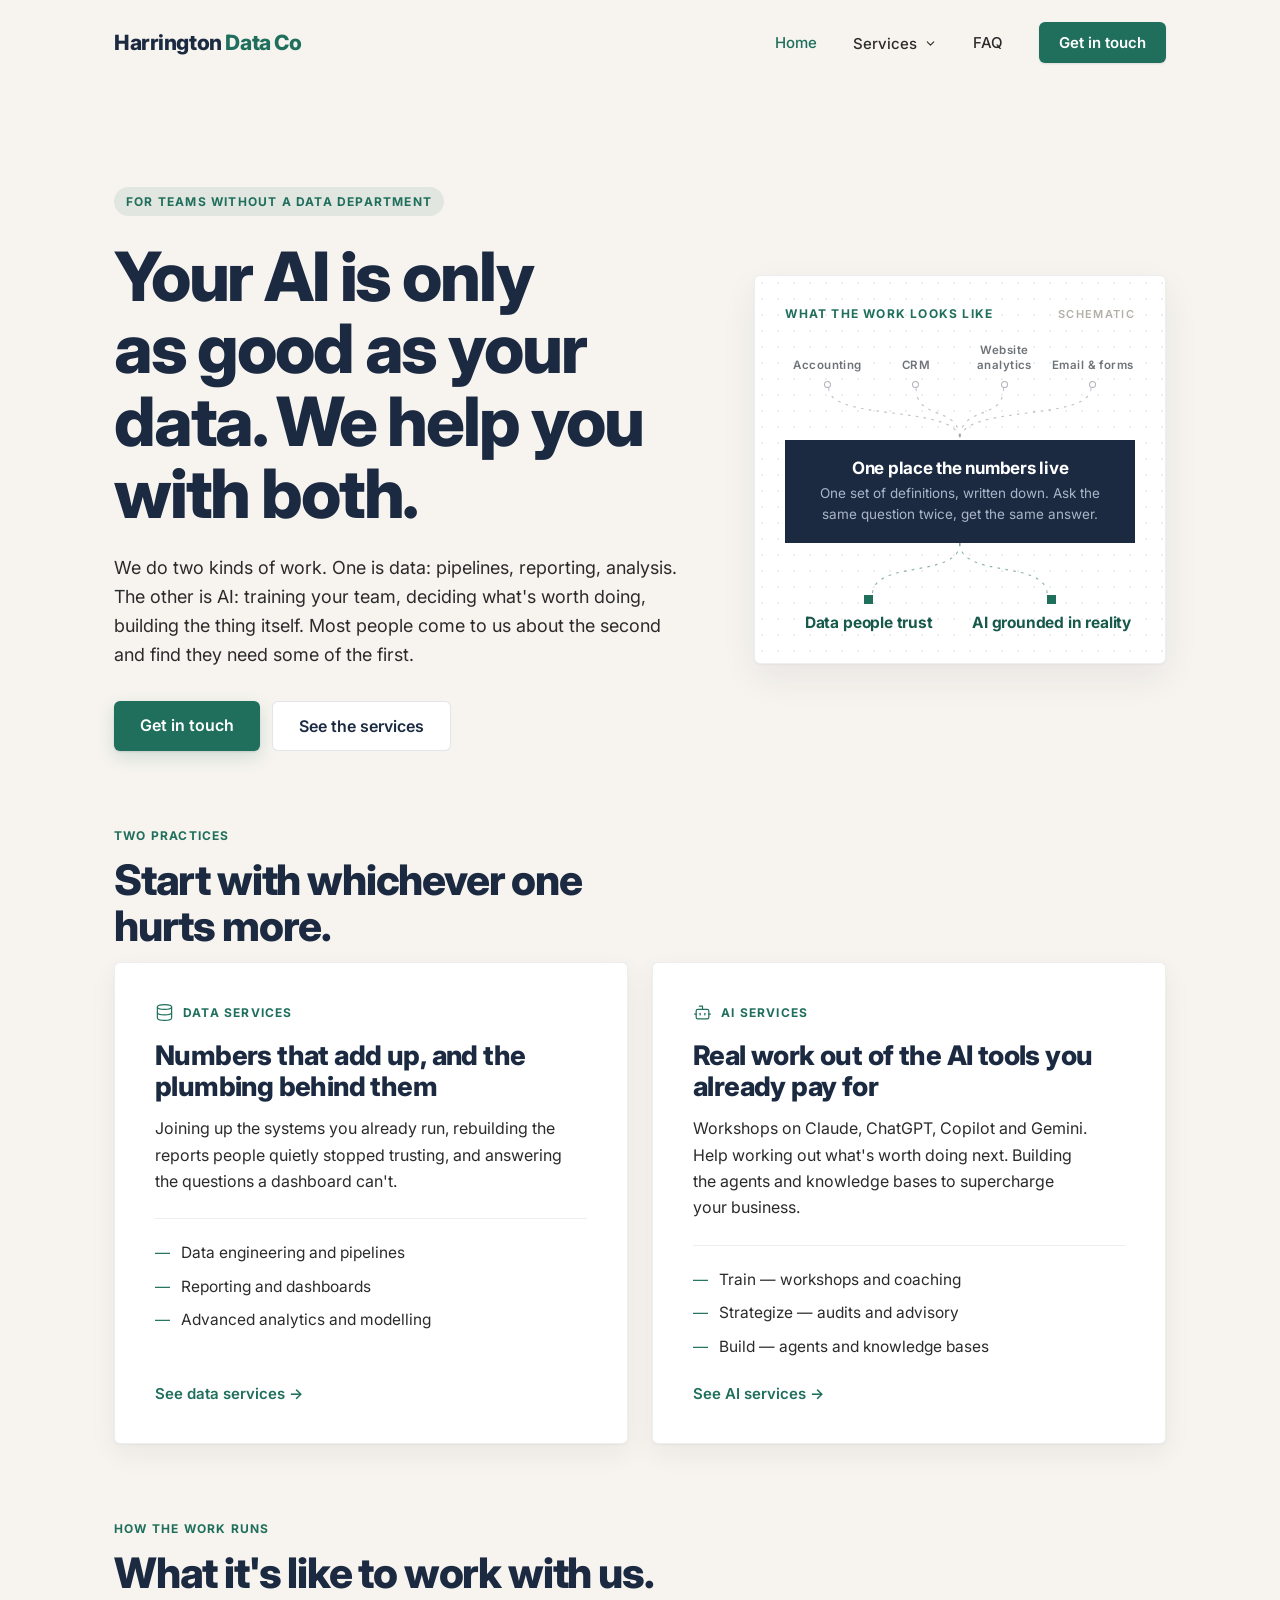
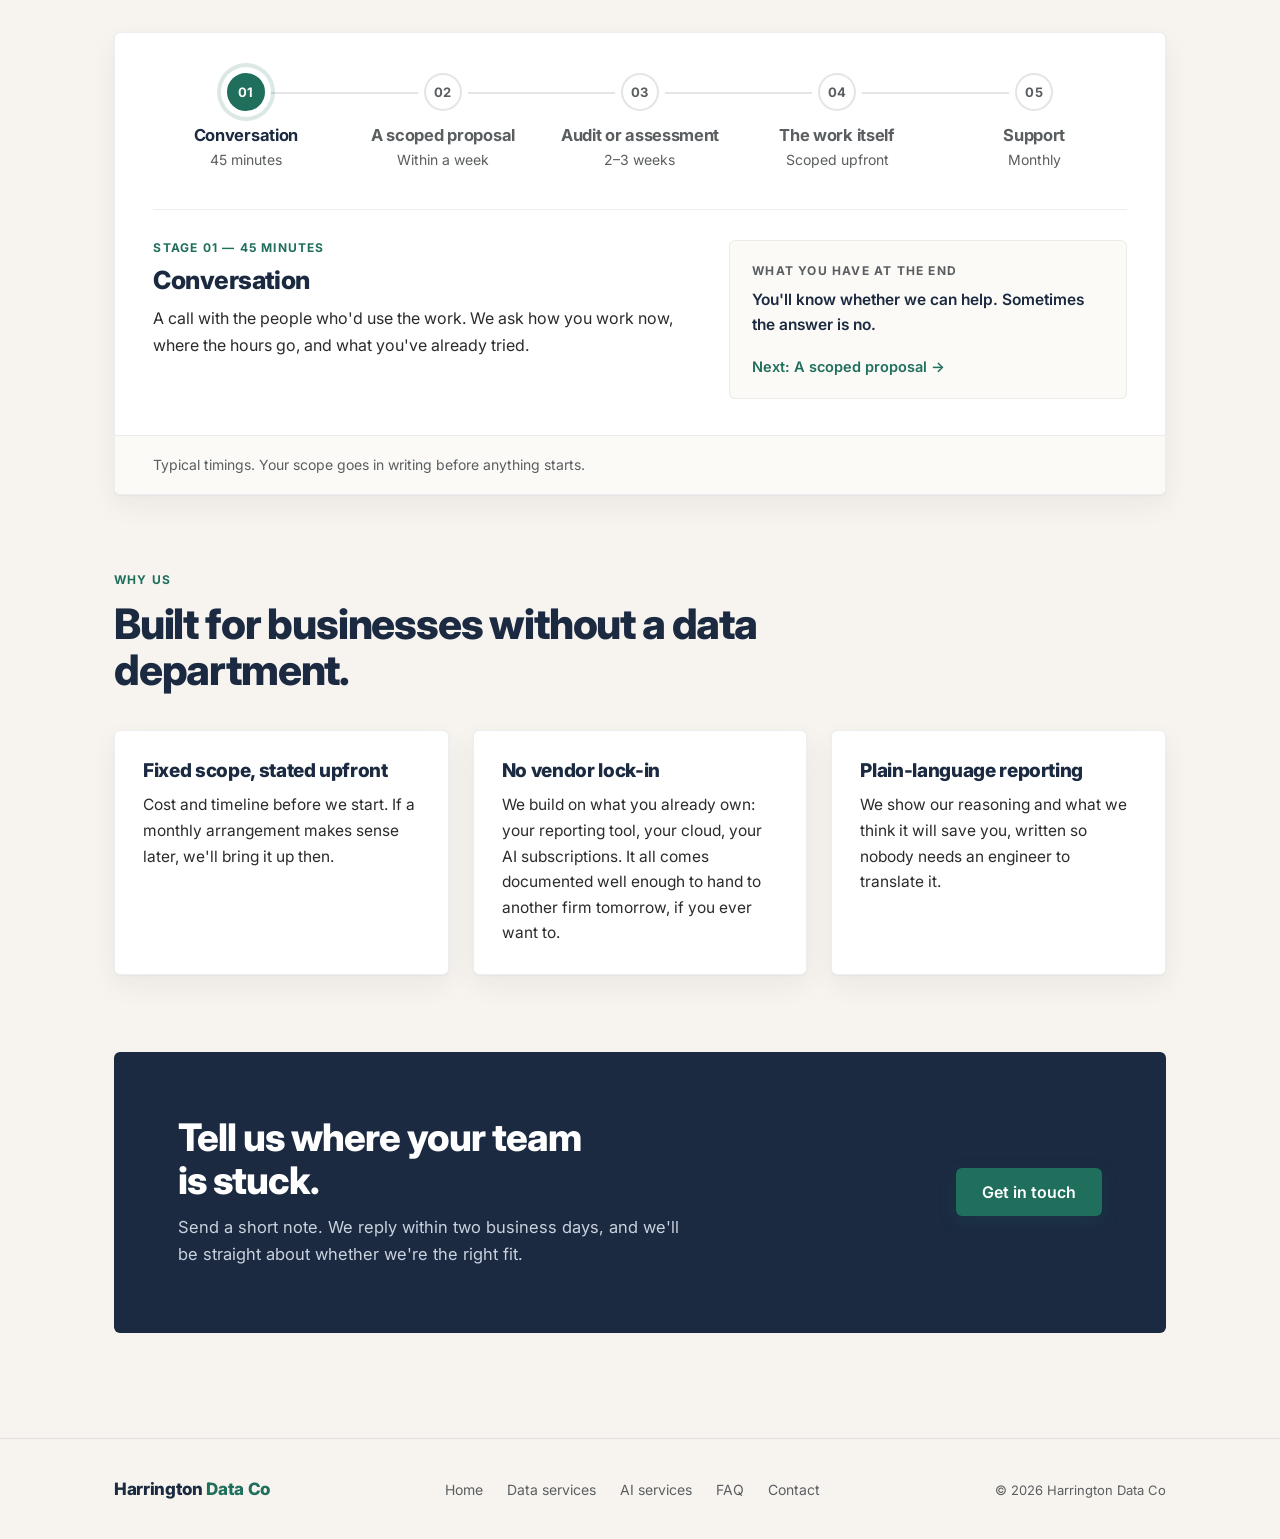
==== index.html @ 9aa07ab7 "Initial commit" ====
<!DOCTYPE html>
<html lang="en">
<head>
<meta charset="UTF-8">
<meta name="viewport" content="width=device-width, initial-scale=1">
<link rel="icon" href="favicon.ico" sizes="any">
<title>Harrington Data Co — data and AI for teams without a data department</title>
<meta name="description" content="We do two kinds of work: data (pipelines, reporting, analysis) and AI (training, strategy, agents and knowledge bases). Most people need some of both.">
<link rel="preconnect" href="https://fonts.googleapis.com">
<link rel="preconnect" href="https://fonts.gstatic.com" crossorigin>
<link href="https://fonts.googleapis.com/css2?family=Inter:wght@400;500;600;700;800&display=swap" rel="stylesheet">
<link rel="stylesheet" href="assets/css/styles.css">
</head>
<body>

<nav class="site-nav">
  <a href="index.html" class="brand">Harrington <span>Data Co</span></a>
  <a href="index.html" class="nav-link current">Home</a>
  <div class="nav-dropdown">
    <button type="button" class="nav-trigger" aria-expanded="false" aria-controls="nav-services-menu">
      Services
      <svg width="13" height="13" viewBox="0 0 24 24" fill="none" stroke="currentColor" stroke-width="2" stroke-linecap="round" stroke-linejoin="round" aria-hidden="true"><path d="m6 9 6 6 6-6"></path></svg>
    </button>
    <div id="nav-services-menu" class="nav-menu" hidden>
      <a href="data-services.html">
        <svg width="18" height="18" viewBox="0 0 24 24" fill="none" stroke="#1F6F5C" stroke-width="1.5" stroke-linecap="round" stroke-linejoin="round" aria-hidden="true"><ellipse cx="12" cy="5" rx="9" ry="3"></ellipse><path d="M3 5V19A9 3 0 0 0 21 19V5"></path><path d="M3 12A9 3 0 0 0 21 12"></path></svg>
        <span>
          <span class="item-title">Data services</span>
          <span class="item-desc">Engineering, reporting, analytics</span>
        </span>
      </a>
      <a href="ai-services.html">
        <svg width="18" height="18" viewBox="0 0 24 24" fill="none" stroke="#1F6F5C" stroke-width="1.5" stroke-linecap="round" stroke-linejoin="round" aria-hidden="true"><path d="M12 8V4H8"></path><rect width="16" height="12" x="4" y="8" rx="2"></rect><path d="M2 14h2"></path><path d="M20 14h2"></path><path d="M15 13v2"></path><path d="M9 13v2"></path></svg>
        <span>
          <span class="item-title">AI services</span>
          <span class="item-desc">Train, strategize, build</span>
        </span>
      </a>
    </div>
  </div>
  <a href="faq.html" class="nav-link">FAQ</a>
  <a href="contact.html" class="nav-cta">Get in touch</a>
</nav>

<main class="wrap">

  <section class="section-hero home-hero">
    <div>
      <span class="badge-pill" style="margin-bottom:24px;">For teams without a data department</span>
      <h1 class="display" style="margin:0 0 24px;">Your AI is only as good as your data. We help you with both.</h1>
      <p class="lede" style="max-width:52ch; margin:0 0 32px;">We do two kinds of work. One is data: pipelines, reporting, analysis. The other is AI: training your team, deciding what's worth doing, building the thing itself. Most people come to us about the second and find they need some of the first.</p>
      <div style="display:flex; gap:12px; flex-wrap:wrap;">
        <a href="contact.html" class="btn btn-primary">Get in touch</a>
        <a href="#practices" class="btn btn-secondary">See the services</a>
      </div>
    </div>
    <div class="schematic-card">
      <div class="head">
        <span class="label">What the work looks like</span>
        <span class="tag">Schematic</span>
      </div>
      <div class="schematic-sources">
        <div class="source"><span class="source-label">Accounting</span><span class="dot"></span></div>
        <div class="source"><span class="source-label">CRM</span><span class="dot"></span></div>
        <div class="source"><span class="source-label">Website analytics</span><span class="dot"></span></div>
        <div class="source"><span class="source-label">Email &amp; forms</span><span class="dot"></span></div>
      </div>
      <svg class="flow" viewBox="0 0 400 52" preserveAspectRatio="none" width="100%" height="52" fill="none" stroke="rgba(27,42,65,0.28)" stroke-width="1.2" aria-hidden="true" style="display:block;">
        <path d="M50 0 C50 34 200 16 200 52" stroke-dasharray="3 6"></path>
        <path d="M150 0 C150 34 200 16 200 52" stroke-dasharray="3 6" style="animation-delay:0.22s;"></path>
        <path d="M250 0 C250 34 200 16 200 52" stroke-dasharray="3 6" style="animation-delay:0.44s;"></path>
        <path d="M350 0 C350 34 200 16 200 52" stroke-dasharray="3 6" style="animation-delay:0.66s;"></path>
      </svg>
      <div class="schematic-hub">
        <div class="title">One place the numbers live</div>
        <div class="desc">One set of definitions, written down. Ask the same question twice, get the same answer.</div>
      </div>
      <svg class="flow" viewBox="0 0 400 52" preserveAspectRatio="none" width="100%" height="52" fill="none" stroke="rgba(31,111,92,0.5)" stroke-width="1.2" aria-hidden="true" style="display:block;">
        <path d="M200 0 C200 36 100 16 100 52" stroke-dasharray="3 6"></path>
        <path d="M200 0 C200 36 300 16 300 52" stroke-dasharray="3 6" style="animation-delay:0.3s;"></path>
      </svg>
      <div class="schematic-outcomes">
        <div class="outcome"><span class="sq"></span><span class="text">Data people trust</span></div>
        <div class="outcome"><span class="sq"></span><span class="text">AI grounded in reality</span></div>
      </div>
    </div>
  </section>

  <section id="practices" class="section">
    <span class="eyebrow">Two practices</span>
    <h2 class="headline" style="margin:0 0 12px; max-width:22ch;">Start with whichever one hurts more.</h2>
    <div class="practices-grid">
      <div class="practice-card">
        <span class="eyebrow eyebrow-icon" style="margin-bottom:18px;">
          <svg width="19" height="19" viewBox="0 0 24 24" fill="none" stroke="currentColor" stroke-width="1.5" stroke-linecap="round" stroke-linejoin="round" aria-hidden="true"><ellipse cx="12" cy="5" rx="9" ry="3"></ellipse><path d="M3 5V19A9 3 0 0 0 21 19V5"></path><path d="M3 12A9 3 0 0 0 21 12"></path></svg>
          Data services
        </span>
        <h3>Numbers that add up, and the plumbing behind them</h3>
        <p>Joining up the systems you already run, rebuilding the reports people quietly stopped trusting, and answering the questions a dashboard can't.</p>
        <div class="dash-list">
          <div class="item"><span class="dash">—</span><span class="text">Data engineering and pipelines</span></div>
          <div class="item"><span class="dash">—</span><span class="text">Reporting and dashboards</span></div>
          <div class="item"><span class="dash">—</span><span class="text">Advanced analytics and modelling</span></div>
        </div>
        <a href="data-services.html">See data services →</a>
      </div>
      <div class="practice-card">
        <span class="eyebrow eyebrow-icon" style="margin-bottom:18px;">
          <svg width="19" height="19" viewBox="0 0 24 24" fill="none" stroke="currentColor" stroke-width="1.5" stroke-linecap="round" stroke-linejoin="round" aria-hidden="true"><path d="M12 8V4H8"></path><rect width="16" height="12" x="4" y="8" rx="2"></rect><path d="M2 14h2"></path><path d="M20 14h2"></path><path d="M15 13v2"></path><path d="M9 13v2"></path></svg>
          AI services
        </span>
        <h3>Real work out of the AI tools you already pay for</h3>
        <p>Workshops on Claude, ChatGPT, Copilot and Gemini. Help working out what's worth doing next. Building the agents and knowledge bases to supercharge your business.</p>
        <div class="dash-list">
          <div class="item"><span class="dash">—</span><span class="text">Train — workshops and coaching</span></div>
          <div class="item"><span class="dash">—</span><span class="text">Strategize — audits and advisory</span></div>
          <div class="item"><span class="dash">—</span><span class="text">Build — agents and knowledge bases</span></div>
        </div>
        <a href="ai-services.html">See AI services →</a>
      </div>
    </div>
  </section>

  <section class="section">
    <span class="eyebrow">How the work runs</span>
    <h2 class="headline" style="margin:0 0 36px; max-width:20ch;">What it's like to work with us.</h2>
    <div class="rail-card">
      <div class="rail-inner">
        <div class="rail-track-wrap">
          <div class="rail-track"><div class="fill" id="rail-fill" style="width:0%"></div></div>
          <div class="rail" id="rail">
            <button type="button" class="rail-stage is-active" aria-pressed="true">
              <span class="rail-dot">01</span>
              <span><span class="rail-name">Conversation</span><span class="rail-duration">45 minutes</span></span>
            </button>
            <button type="button" class="rail-stage" aria-pressed="false">
              <span class="rail-dot">02</span>
              <span><span class="rail-name">A scoped proposal</span><span class="rail-duration">Within a week</span></span>
            </button>
            <button type="button" class="rail-stage" aria-pressed="false">
              <span class="rail-dot">03</span>
              <span><span class="rail-name">Audit or assessment</span><span class="rail-duration">2–3 weeks</span></span>
            </button>
            <button type="button" class="rail-stage" aria-pressed="false">
              <span class="rail-dot">04</span>
              <span><span class="rail-name">The work itself</span><span class="rail-duration">Scoped upfront</span></span>
            </button>
            <button type="button" class="rail-stage" aria-pressed="false">
              <span class="rail-dot">05</span>
              <span><span class="rail-name">Support</span><span class="rail-duration">Monthly</span></span>
            </button>
          </div>
        </div>
        <div class="rail-detail">
          <div>
            <span class="stage-num" id="rail-stage-num">Stage 01 — 45 minutes</span>
            <h3 id="rail-stage-title">Conversation</h3>
            <p class="summary" id="rail-stage-summary">A call with the people who'd use the work. We ask how you work now, where the hours go, and what you've already tried.</p>
          </div>
          <div class="rail-output">
            <span class="label">What you have at the end</span>
            <p class="value" id="rail-stage-output">You'll know whether we can help. Sometimes the answer is no.</p>
            <button type="button" class="rail-next" id="rail-next">Next: A scoped proposal →</button>
          </div>
        </div>
      </div>
      <p class="rail-footnote">Typical timings. Your scope goes in writing before anything starts.</p>
    </div>
  </section>

  <section class="section">
    <span class="eyebrow">Why us</span>
    <h2 class="headline" style="margin:0 0 36px; max-width:24ch;">Built for businesses without a data department.</h2>
    <div class="grid-3 tight">
      <div class="diff-card">
        <h3>Fixed scope, stated upfront</h3>
        <p>Cost and timeline before we start. If a monthly arrangement makes sense later, we'll bring it up then.</p>
      </div>
      <div class="diff-card">
        <h3>No vendor lock-in</h3>
        <p>We build on what you already own: your reporting tool, your cloud, your AI subscriptions. It all comes documented well enough to hand to another firm tomorrow, if you ever want to.</p>
      </div>
      <div class="diff-card">
        <h3>Plain-language reporting</h3>
        <p>We show our reasoning and what we think it will save you, written so nobody needs an engineer to translate it.</p>
      </div>
    </div>
  </section>

  <section class="section-cta">
    <div class="cta-banner">
      <div>
        <h2 style="max-width:22ch;">Tell us where your team is stuck.</h2>
        <p style="max-width:52ch;">Send a short note. We reply within two business days, and we'll be straight about whether we're the right fit.</p>
      </div>
      <a href="contact.html" class="btn btn-primary" style="white-space:nowrap;">Get in touch</a>
    </div>
  </section>

</main>

<footer class="site-footer">
  <div class="wrap">
    <span class="brand">Harrington <span>Data Co</span></span>
    <span class="links">
      <a href="index.html">Home</a>
      <a href="data-services.html">Data services</a>
      <a href="ai-services.html">AI services</a>
      <a href="faq.html">FAQ</a>
      <a href="contact.html">Contact</a>
    </span>
    <span class="copyright">© 2026 Harrington Data Co</span>
  </div>
</footer>

<script src="assets/js/nav.js"></script>
<script src="assets/js/process.js"></script>
<script type="text/javascript" id="hs-script-loader" async defer src="//js.hs-scripts.com/247125978.js"></script>
</body>
</html>
---- assets/css/styles.css ----
/* Harrington Data Co — shared stylesheet
   Design tokens and components derived from the Claude Design canvas
   ("Harrington Data Co website design"). */

:root {
  --color-bg: #F7F4EF;
  --color-bg-soft: #FBFAF7;
  --color-surface: #FFFFFF;
  --color-navy: #1B2A41;
  --color-navy-muted: #C9D2DE;
  --color-text: #2B2B2B;
  --color-muted: #5A5E60;
  --color-accent: #1F6F5C;
  --color-accent-hover: #1A5C4C;
  --color-accent-hover-on-dark: #248069;
  --color-accent-tint: rgba(31, 111, 92, 0.1);
  --color-accent-tint-soft: rgba(31, 111, 92, 0.06);
  --color-accent-tint-border: rgba(31, 111, 92, 0.16);

  --line-1: rgba(27, 42, 65, 0.07);
  --line-2: rgba(27, 42, 65, 0.08);
  --line-3: rgba(27, 42, 65, 0.1);
  --line-4: rgba(27, 42, 65, 0.12);
  --line-6: rgba(27, 42, 65, 0.16);

  --shadow-xs: 0 1px 2px rgba(27, 42, 65, 0.04);
  --shadow-sm: 0 10px 28px rgba(27, 42, 65, 0.06);
  --shadow-md: 0 14px 36px rgba(27, 42, 65, 0.07);
  --shadow-btn: 0 1px 2px rgba(27, 42, 65, 0.12);
  --shadow-btn-glow: 0 1px 2px rgba(27, 42, 65, 0.12), 0 6px 18px rgba(31, 111, 92, 0.18);

  --radius: 6px;
  --radius-pill: 999px;

  --font-sans: 'Inter', -apple-system, BlinkMacSystemFont, 'Segoe UI', sans-serif;

  --container-wide: 1180px;
  --container-narrow: 880px;
}

* { box-sizing: border-box; }

/* Author styles like `.field { display: flex }` otherwise beat the browser's
   default [hidden] { display: none }, since origin outranks specificity in
   the cascade — so any element toggled via the hidden property needs this. */
[hidden] { display: none !important; }

html { color-scheme: light; }

body {
  margin: 0;
  background: var(--color-bg);
  font-family: var(--font-sans);
  color: var(--color-text);
  -webkit-font-smoothing: antialiased;
  text-wrap: pretty;
}

h1, h2, h3, p, ul, ol, figure { margin: 0; }

a { color: var(--color-accent); }
a:hover { color: var(--color-accent-hover); }

::selection { background: rgba(31, 111, 92, 0.18); }

img { max-width: 100%; }

button { font-family: inherit; }

input, select, textarea { font-family: inherit; }
input:focus, select:focus, textarea:focus {
  outline: 2px solid var(--color-accent);
  outline-offset: 1px;
  border-color: var(--color-accent);
}

/* Layout */

.wrap {
  max-width: var(--container-wide);
  margin: 0 auto;
  padding: 0 clamp(20px, 5vw, 64px);
}

.wrap-narrow {
  max-width: var(--container-narrow);
  margin: 0 auto;
  padding: 0 clamp(20px, 5vw, 64px);
}

/* Section spacing */

.section-hero { padding: clamp(56px, 8vw, 104px) 0 clamp(48px, 6vw, 80px); }
.section-hero-tight { padding: clamp(48px, 6vw, 88px) 0 clamp(40px, 5vw, 64px); }
.section-hero-narrow { padding: clamp(48px, 6vw, 88px) 0 clamp(32px, 4vw, 56px); }
.section { padding: 0 0 clamp(48px, 6vw, 88px); }
.section-tight { padding: 0 0 clamp(40px, 5vw, 72px); }
.section-loose { padding: 0 0 clamp(32px, 4vw, 56px); }
.section-loose-tight { padding: 0 0 clamp(32px, 4vw, 48px); }
.section-cta { padding: 0 0 clamp(56px, 7vw, 96px); }

/* Eyebrow / labels */

.eyebrow {
  display: block;
  font-size: 12px;
  font-weight: 700;
  letter-spacing: 0.1em;
  text-transform: uppercase;
  color: var(--color-accent);
  margin-bottom: 14px;
}

.eyebrow-icon {
  display: flex;
  align-items: center;
  gap: 9px;
}

.badge-pill {
  display: inline-block;
  font-size: 12px;
  font-weight: 700;
  letter-spacing: 0.1em;
  text-transform: uppercase;
  color: var(--color-accent);
  background: var(--color-accent-tint);
  padding: 7px 12px;
  border-radius: var(--radius-pill);
}

.badge-pill-sm {
  font-size: 11.5px;
  padding: 6px 11px;
}

/* Headings */

h1.display {
  font-size: clamp(38px, 5.4vw, 68px);
  font-weight: 800;
  line-height: 1.06;
  letter-spacing: -0.032em;
  color: var(--color-navy);
}

h1.display-md {
  font-size: clamp(34px, 4.8vw, 60px);
  font-weight: 800;
  line-height: 1.07;
  letter-spacing: -0.03em;
  color: var(--color-navy);
}

h1.display-sm {
  font-size: clamp(32px, 4.2vw, 52px);
  font-weight: 800;
  line-height: 1.08;
  letter-spacing: -0.03em;
  color: var(--color-navy);
}

h2.headline {
  font-size: clamp(28px, 3.4vw, 42px);
  font-weight: 800;
  line-height: 1.1;
  letter-spacing: -0.028em;
  color: var(--color-navy);
}

h2.headline-sm {
  font-size: clamp(26px, 3vw, 36px);
  font-weight: 800;
  line-height: 1.14;
  letter-spacing: -0.026em;
  color: var(--color-navy);
}

.lede {
  font-size: 18px;
  line-height: 1.62;
  color: var(--color-text);
}

.sub {
  font-size: 16.5px;
  line-height: 1.65;
  color: var(--color-muted);
}

/* Buttons */

.btn {
  display: inline-block;
  font-size: 16px;
  font-weight: 600;
  padding: 14px 26px;
  border-radius: var(--radius);
  text-decoration: none;
  border: 0;
  cursor: pointer;
}

.btn-primary {
  color: #FFFFFF;
  background: var(--color-accent);
  box-shadow: var(--shadow-btn-glow);
}
.btn-primary:hover { background: var(--color-accent-hover); color: #FFFFFF; }

.btn-secondary {
  color: var(--color-navy);
  background: var(--color-surface);
  border: 1px solid var(--line-4);
}
.btn-secondary:hover { border-color: var(--color-accent); color: var(--color-accent); }

.btn-outline-pill {
  display: inline-flex;
  align-items: center;
  gap: 9px;
  font-size: 14.5px;
  font-weight: 600;
  color: var(--color-navy);
  background: var(--color-surface);
  border: 1px solid var(--line-4);
  padding: 10px 18px;
  border-radius: var(--radius);
  text-decoration: none;
}
.btn-outline-pill:hover { border-color: var(--color-accent); color: var(--color-accent); }

.cta-banner .btn-primary:hover { background: var(--color-accent-hover-on-dark); }

/* Cards */

.card {
  background: var(--color-surface);
  border: 1px solid var(--line-2);
  border-radius: var(--radius);
  box-shadow: var(--shadow-xs), var(--shadow-sm);
}

.card-elevated {
  background: var(--color-surface);
  border: 1px solid var(--line-2);
  border-radius: var(--radius);
  box-shadow: var(--shadow-xs), var(--shadow-md);
}

/* Grids */

.grid-3 {
  display: grid;
  grid-template-columns: repeat(auto-fit, minmax(280px, 1fr));
  gap: 24px;
}

.grid-3.tight { grid-template-columns: repeat(auto-fit, minmax(260px, 1fr)); }
.grid-3.wide { grid-template-columns: repeat(auto-fit, minmax(290px, 1fr)); }

/* CTA banner */

.cta-banner {
  background: var(--color-navy);
  border-radius: var(--radius);
  padding: clamp(36px, 5vw, 64px);
  display: grid;
  grid-template-columns: minmax(0, 1fr) auto;
  gap: 32px;
  align-items: center;
  justify-items: start;
}

.cta-banner.centered {
  grid-template-columns: 1fr;
  justify-items: center;
  text-align: center;
  padding: clamp(32px, 4vw, 48px);
}

.cta-banner h2 {
  font-size: clamp(26px, 3vw, 38px);
  font-weight: 800;
  line-height: 1.14;
  letter-spacing: -0.026em;
  color: #FFFFFF;
  margin: 0 0 12px;
}

.cta-banner.centered h2 {
  font-size: clamp(24px, 2.8vw, 32px);
  line-height: 1.16;
  letter-spacing: -0.024em;
  margin: 0 0 10px;
}

.cta-banner p {
  font-size: 16.5px;
  line-height: 1.65;
  color: var(--color-navy-muted);
  margin: 0;
}

.cta-banner.centered p { margin: 0 auto 26px; }

@media (max-width: 860px) {
  .cta-banner { grid-template-columns: 1fr; }
}

/* Nav */

.site-nav {
  display: flex;
  align-items: center;
  gap: clamp(16px, 3vw, 36px);
  flex-wrap: wrap;
  max-width: var(--container-wide);
  margin: 0 auto;
  padding: 22px clamp(20px, 5vw, 64px);
}

.site-nav .brand {
  font-size: 21px;
  font-weight: 800;
  letter-spacing: -0.02em;
  color: var(--color-navy);
  text-decoration: none;
  margin-right: auto;
  white-space: nowrap;
}
.site-nav .brand:hover { color: var(--color-navy); }
.site-nav .brand span { color: var(--color-accent); }

.site-nav a.nav-link {
  font-size: 15px;
  font-weight: 500;
  color: var(--color-text);
  text-decoration: none;
  white-space: nowrap;
}
.site-nav a.nav-link:hover { color: var(--color-accent); }
.site-nav a.nav-link.current { color: var(--color-accent); }

/* Services dropdown */

.nav-dropdown {
  position: relative;
  z-index: 40;
}

.site-nav .nav-trigger {
  display: inline-flex;
  align-items: center;
  gap: 7px;
  font-size: 15px;
  font-weight: 500;
  color: var(--color-text);
  background: none;
  border: 0;
  padding: 0;
  cursor: pointer;
  white-space: nowrap;
}
.site-nav .nav-trigger:hover,
.site-nav .nav-trigger.current { color: var(--color-accent); }
.site-nav .nav-trigger svg { transition: transform 160ms ease; }
.site-nav .nav-trigger[aria-expanded="true"] svg { transform: rotate(180deg); }

.nav-menu {
  position: absolute;
  top: calc(100% + 14px);
  left: -14px;
  width: 268px;
  max-width: calc(100vw - 32px);
  background: var(--color-surface);
  border: 1px solid var(--line-3);
  border-radius: var(--radius);
  box-shadow: 0 2px 4px rgba(27, 42, 65, 0.06), 0 18px 44px rgba(27, 42, 65, 0.14);
  padding: 8px;
  display: flex;
  flex-direction: column;
  gap: 2px;
  z-index: 50;
}
/* Bridges the 14px gap above the menu so moving the pointer from the
   trigger down into the menu doesn't count as leaving the dropdown. */
.nav-menu::before {
  content: "";
  position: absolute;
  left: 0;
  right: 0;
  top: -15px;
  height: 15px;
}

/* On narrow screens the nav wraps and the trigger can sit near the right
   edge, so the menu drops below the whole nav at full width instead. */
@media (max-width: 640px) {
  .site-nav { position: relative; }
  .nav-dropdown { position: static; }
  .nav-menu {
    top: calc(100% - 8px);
    left: clamp(20px, 5vw, 64px);
    right: clamp(20px, 5vw, 64px);
    width: auto;
    max-width: none;
  }
}

.nav-menu a {
  display: flex;
  gap: 12px;
  align-items: flex-start;
  padding: 13px 14px;
  border-radius: 4px;
  text-decoration: none;
}
.nav-menu a:hover,
.nav-menu a:focus-visible { background: rgba(31, 111, 92, 0.07); }
.nav-menu svg { flex-shrink: 0; margin-top: 2px; }
.nav-menu .item-title {
  display: block;
  font-size: 15px;
  font-weight: 700;
  color: var(--color-navy);
  letter-spacing: -0.015em;
}
.nav-menu .item-desc {
  display: block;
  font-size: 13.5px;
  line-height: 1.45;
  color: var(--color-muted);
  margin-top: 2px;
}

.site-nav .nav-cta {
  font-size: 15px;
  font-weight: 600;
  color: #FFFFFF;
  background: var(--color-accent);
  padding: 11px 20px;
  border-radius: var(--radius);
  text-decoration: none;
  white-space: nowrap;
  box-shadow: var(--shadow-btn);
}
.site-nav .nav-cta:hover { background: var(--color-accent-hover); color: #FFFFFF; }

/* Footer */

.site-footer {
  border-top: 1px solid var(--line-3);
  margin-top: 16px;
}

.site-footer .wrap {
  padding: 40px clamp(20px, 5vw, 64px);
  display: flex;
  justify-content: space-between;
  align-items: baseline;
  flex-wrap: wrap;
  gap: 24px;
}

.site-footer .brand {
  font-size: 17px;
  font-weight: 800;
  letter-spacing: -0.02em;
  color: var(--color-navy);
}
.site-footer .brand span { color: var(--color-accent); }

.site-footer .links {
  display: flex;
  gap: 24px;
  flex-wrap: wrap;
}
.site-footer .links a {
  font-size: 14px;
  color: var(--color-muted);
  text-decoration: none;
}
.site-footer .links a:hover { color: var(--color-accent); }

.site-footer .copyright {
  font-size: 13px;
  color: var(--color-muted);
}

/* Home: how-it-starts card */

.start-card {
  background: var(--color-surface);
  border: 1px solid var(--line-2);
  border-radius: var(--radius);
  padding: 32px;
  box-shadow: var(--shadow-xs), var(--shadow-md);
}

.start-row {
  display: flex;
  gap: 14px;
  padding: 14px 0;
  border-top: 1px solid var(--line-2);
}
.start-row .num {
  font-size: 13px;
  font-weight: 700;
  color: var(--color-accent);
  padding-top: 2px;
  min-width: 22px;
}
.start-row .title {
  font-size: 16px;
  font-weight: 700;
  color: var(--color-navy);
  letter-spacing: -0.015em;
}
.start-row .desc {
  font-size: 14.5px;
  line-height: 1.55;
  color: var(--color-muted);
  margin-top: 4px;
}

/* Home hero grid */

.home-hero {
  display: grid;
  grid-template-columns: minmax(0, 7fr) minmax(0, 5fr);
  gap: clamp(32px, 5vw, 72px);
  align-items: center;
}
@media (max-width: 860px) { .home-hero { grid-template-columns: 1fr; } }

/* Home hero schematic card */

.schematic-card {
  background-color: var(--color-surface);
  background-image: radial-gradient(rgba(27, 42, 65, 0.08) 1px, transparent 1px);
  background-size: 16px 16px;
  background-position: -1px -1px;
  border: 1px solid var(--line-2);
  border-radius: var(--radius);
  padding: 30px;
  box-shadow: var(--shadow-xs), var(--shadow-md);
}
.schematic-card .head {
  display: flex;
  align-items: baseline;
  justify-content: space-between;
  gap: 12px;
  margin-bottom: 22px;
}
.schematic-card .head .label {
  font-size: 12px;
  font-weight: 700;
  letter-spacing: 0.1em;
  text-transform: uppercase;
  color: var(--color-accent);
}
.schematic-card .head .tag {
  font-size: 11px;
  font-weight: 600;
  letter-spacing: 0.12em;
  text-transform: uppercase;
  color: #B4B0A8;
}
.schematic-sources {
  display: grid;
  grid-template-columns: repeat(4, minmax(0, 1fr));
  gap: 4px;
  align-items: end;
}
.schematic-sources .source {
  display: flex;
  flex-direction: column;
  align-items: center;
  gap: 8px;
  text-align: center;
}
.schematic-sources .source-label {
  font-size: 11.5px;
  font-weight: 600;
  letter-spacing: 0.04em;
  line-height: 1.3;
  color: #6E7378;
}
.schematic-sources .dot {
  display: block;
  width: 7px;
  height: 7px;
  border: 1.4px solid rgba(27, 42, 65, 0.35);
  border-radius: 50%;
  background: #FFFFFF;
}
.schematic-card svg.flow path { animation: flow 1.8s linear infinite; }
@media (prefers-reduced-motion: reduce) {
  .schematic-card svg.flow path { animation: none; }
}
@keyframes flow { to { stroke-dashoffset: -32; } }
.schematic-hub {
  background: var(--color-navy);
  padding: 18px 20px;
  text-align: center;
}
.schematic-hub .title {
  font-size: 17px;
  font-weight: 700;
  letter-spacing: -0.015em;
  color: #FFFFFF;
}
.schematic-hub .desc {
  font-size: 13.5px;
  line-height: 1.55;
  color: #A9B6C6;
  margin-top: 5px;
}
.schematic-outcomes {
  display: grid;
  grid-template-columns: repeat(2, minmax(0, 1fr));
  gap: 16px;
  text-align: center;
}
.schematic-outcomes .outcome {
  display: flex;
  flex-direction: column;
  align-items: center;
  gap: 9px;
}
.schematic-outcomes .sq {
  display: block;
  width: 9px;
  height: 9px;
  background: var(--color-accent);
}
.schematic-outcomes .text {
  font-size: 15.5px;
  font-weight: 700;
  letter-spacing: -0.012em;
  line-height: 1.3;
  color: #17594A;
}
.schematic-card .foot {
  margin: 24px 0 0;
  padding-top: 16px;
  border-top: 1px dashed rgba(27, 42, 65, 0.16);
  font-size: 12.5px;
  line-height: 1.5;
  color: #9A9EA2;
  text-align: center;
}

/* Home: two practices */

.practices-grid {
  display: grid;
  grid-template-columns: repeat(2, minmax(0, 1fr));
  gap: 24px;
}
@media (max-width: 860px) { .practices-grid { grid-template-columns: 1fr; } }

.practice-card {
  background: var(--color-surface);
  border: 1px solid var(--line-2);
  border-radius: var(--radius);
  padding: clamp(28px, 3.5vw, 40px);
  box-shadow: var(--shadow-xs), var(--shadow-sm);
  display: flex;
  flex-direction: column;
}
.practice-card h3 {
  font-size: clamp(22px, 2.4vw, 27px);
  font-weight: 800;
  letter-spacing: -0.022em;
  color: var(--color-navy);
  line-height: 1.18;
  margin: 0 0 12px;
}
.practice-card > p {
  font-size: 16px;
  line-height: 1.65;
  color: var(--color-text);
  margin: 0 0 24px;
}
.practice-card > a {
  font-size: 15px;
  font-weight: 600;
  color: var(--color-accent);
  text-decoration: none;
  align-self: flex-start;
  margin-top: auto;
}
.practice-card > a:hover { color: var(--color-accent-hover); }

.dash-list {
  display: flex;
  flex-direction: column;
  gap: 10px;
  margin: 0 0 26px;
  padding-top: 22px;
  border-top: 1px solid var(--line-2);
}
.dash-list .item {
  display: flex;
  gap: 11px;
  align-items: baseline;
}
.dash-list .item .dash { color: var(--color-accent); font-size: 15px; line-height: 1.5; }
.dash-list .item .text { font-size: 15.5px; line-height: 1.5; color: var(--color-text); }

/* Home: interactive process rail */

.rail-card {
  background: var(--color-surface);
  border: 1px solid var(--line-2);
  border-radius: var(--radius);
  box-shadow: var(--shadow-xs), var(--shadow-sm);
}
.rail-inner { padding: clamp(28px, 3.4vw, 40px) clamp(24px, 3vw, 40px) clamp(26px, 3vw, 36px); }
.rail-track-wrap { position: relative; }
.rail-track {
  position: absolute;
  left: 10%;
  width: 80%;
  top: 19px;
  height: 2px;
  background: var(--line-4);
}
.rail-track .fill {
  height: 2px;
  background: var(--color-accent);
  transition: width 280ms cubic-bezier(0.4, 0, 0.2, 1);
}
.rail {
  position: relative;
  display: grid;
  grid-template-columns: repeat(5, minmax(0, 1fr));
  gap: 20px 12px;
}
.rail-stage {
  appearance: none;
  -webkit-appearance: none;
  background: transparent;
  border: 0;
  padding: 0;
  margin: 0;
  font-family: inherit;
  cursor: pointer;
  display: flex;
  flex-direction: column;
  align-items: center;
  gap: 14px;
  text-align: center;
}
.rail-stage:focus-visible { outline: 2px solid var(--color-accent); outline-offset: 6px; border-radius: 4px; }
.rail-dot {
  display: flex;
  align-items: center;
  justify-content: center;
  width: 38px;
  height: 38px;
  border-radius: 999px;
  font-size: 13px;
  font-weight: 700;
  letter-spacing: 0.03em;
  background: #FFFFFF;
  color: var(--color-muted);
  border: 2px solid var(--line-4);
  box-shadow: 0 0 0 6px #FFFFFF;
  transition: background 200ms ease, border-color 200ms ease, box-shadow 200ms ease;
}
.rail-stage.is-done .rail-dot,
.rail-stage.is-active .rail-dot {
  background: var(--color-accent);
  color: #FFFFFF;
  border-color: var(--color-accent);
}
.rail-stage.is-active .rail-dot { box-shadow: 0 0 0 6px #FFFFFF, 0 0 0 10px rgba(31, 111, 92, 0.16); }
.rail-name {
  display: block;
  font-size: 16.5px;
  font-weight: 700;
  letter-spacing: -0.018em;
  line-height: 1.25;
  color: var(--color-muted);
  transition: color 200ms ease;
}
.rail-stage.is-active .rail-name { color: var(--color-navy); }
.rail-duration { display: block; font-size: 14px; line-height: 1.4; color: var(--color-muted); margin-top: 4px; }
.rail-detail {
  margin-top: clamp(28px, 3.4vw, 40px);
  padding-top: clamp(24px, 2.6vw, 30px);
  border-top: 1px solid var(--line-2);
  display: grid;
  grid-template-columns: minmax(0, 1.15fr) minmax(0, 0.85fr);
  gap: clamp(20px, 3vw, 40px);
  align-items: start;
}
@media (max-width: 767px) { .rail-detail { grid-template-columns: 1fr; } }
.rail-detail .stage-num {
  display: block;
  font-size: 12px;
  font-weight: 700;
  letter-spacing: 0.1em;
  text-transform: uppercase;
  color: var(--color-accent);
  margin-bottom: 10px;
}
.rail-detail h3 {
  font-size: clamp(20px, 2.2vw, 25px);
  font-weight: 800;
  letter-spacing: -0.022em;
  line-height: 1.2;
  color: var(--color-navy);
  margin: 0 0 10px;
}
.rail-detail .summary { font-size: 16px; line-height: 1.65; color: var(--color-text); margin: 0; }
.rail-output {
  background: var(--color-bg-soft);
  border: 1px solid var(--line-1);
  border-radius: var(--radius);
  padding: 22px;
}
.rail-output .label {
  display: block;
  font-size: 12px;
  font-weight: 700;
  letter-spacing: 0.1em;
  text-transform: uppercase;
  color: var(--color-muted);
  margin-bottom: 10px;
}
.rail-output .value { font-size: 15.5px; line-height: 1.6; color: var(--color-navy); font-weight: 600; margin: 0 0 18px; }
.rail-next {
  appearance: none;
  background: transparent;
  border: 0;
  padding: 0;
  font-family: inherit;
  font-size: 14.5px;
  font-weight: 600;
  color: var(--color-accent);
  cursor: pointer;
}
.rail-next:hover { color: var(--color-accent-hover); }
.rail-next:focus-visible { outline: 2px solid var(--color-accent); outline-offset: 4px; }
.rail-footnote {
  margin: 0;
  padding: 18px clamp(24px, 3vw, 40px);
  border-top: 1px solid var(--line-1);
  background: var(--color-bg-soft);
  border-radius: 0 0 var(--radius) var(--radius);
  font-size: 14px;
  line-height: 1.6;
  color: var(--color-muted);
}
@media (max-width: 767px) {
  .rail { grid-template-columns: repeat(2, minmax(0, 1fr)); }
  .rail-track-wrap .rail-track { display: none; }
}

/* Way-we-work / service cards */

.work-card {
  background: var(--color-surface);
  border: 1px solid var(--line-2);
  border-radius: var(--radius);
  box-shadow: var(--shadow-xs), var(--shadow-sm);
  padding: 32px;
  display: flex;
  flex-direction: column;
}
.work-card h3 {
  font-size: 23px;
  font-weight: 800;
  letter-spacing: -0.02em;
  color: var(--color-navy);
  line-height: 1.2;
  margin: 0 0 12px;
}
.work-card p {
  font-size: 16px;
  line-height: 1.65;
  color: var(--color-text);
  margin: 0 0 22px;
  flex: 1;
}
.work-card a {
  font-size: 15px;
  font-weight: 600;
  color: var(--color-accent);
  text-decoration: none;
  align-self: flex-start;
}
.work-card a:hover { color: var(--color-accent-hover); }

/* Process table */

.process-table {
  background: var(--color-surface);
  border: 1px solid var(--line-2);
  border-radius: var(--radius);
  overflow: hidden;
  box-shadow: var(--shadow-xs), var(--shadow-sm);
}
.process-row {
  display: grid;
  grid-template-columns: 64px minmax(0, 1.1fr) minmax(0, 0.8fr) minmax(0, 1.7fr);
  gap: 16px;
  align-items: baseline;
  padding: 22px 28px;
  border-top: 1px solid var(--line-1);
}
.process-row .num { font-size: 13px; font-weight: 700; color: var(--color-accent); }
.process-row .stage { font-size: 17px; font-weight: 700; color: var(--color-navy); letter-spacing: -0.018em; }
.process-row .duration { font-size: 15px; color: var(--color-muted); }
.process-row .output { font-size: 15.5px; line-height: 1.55; color: var(--color-text); }
.process-note {
  margin: 0;
  padding: 18px 28px;
  border-top: 1px solid var(--line-1);
  background: var(--color-bg-soft);
  font-size: 14px;
  line-height: 1.6;
  color: var(--color-muted);
}
@media (max-width: 767px) {
  .process-row {
    grid-template-columns: 32px 1fr;
    row-gap: 4px;
  }
  .process-row .duration, .process-row .output { grid-column: 2; }
}

/* Differentiator cards */

.diff-card {
  background: var(--color-surface);
  border: 1px solid var(--line-2);
  border-radius: var(--radius);
  padding: 28px;
  box-shadow: var(--shadow-xs), var(--shadow-sm);
}
.diff-card h3 {
  font-size: 19px;
  font-weight: 800;
  letter-spacing: -0.018em;
  color: var(--color-navy);
  line-height: 1.25;
  margin: 0 0 10px;
}
.diff-card p {
  font-size: 15.5px;
  line-height: 1.65;
  color: var(--color-text);
}

/* Services: jump links + service cards */

.jump-links {
  display: flex;
  gap: 10px;
  flex-wrap: wrap;
  margin-bottom: 32px;
}

.service-card {
  background: var(--color-surface);
  border: 1px solid var(--line-2);
  border-radius: var(--radius);
  box-shadow: var(--shadow-xs), var(--shadow-sm);
  display: flex;
  flex-direction: column;
  overflow: hidden;
}
.service-card .question {
  background: rgba(31, 111, 92, 0.08);
  padding: 22px 28px;
  border-bottom: 1px solid rgba(31, 111, 92, 0.14);
}
.service-card .question p {
  font-size: 18px;
  font-weight: 700;
  line-height: 1.38;
  letter-spacing: -0.015em;
  color: var(--color-accent);
  margin: 0;
}
.service-card .body {
  padding: 24px 28px 28px;
  display: flex;
  flex-direction: column;
  flex: 1;
}
.service-card h3 {
  font-size: 19px;
  font-weight: 800;
  letter-spacing: -0.02em;
  color: var(--color-navy);
  line-height: 1.25;
  margin: 0 0 10px;
}
.service-card p.desc {
  font-size: 15.5px;
  line-height: 1.65;
  color: var(--color-text);
  margin: 0 0 22px;
  flex: 1;
}
.service-card .basis-block {
  padding-top: 16px;
  border-top: 1px solid var(--line-2);
}
.service-card .basis {
  font-size: 14px;
  line-height: 1.5;
  color: var(--color-muted);
  margin-bottom: 12px;
}
.service-card .cta {
  font-size: 14.5px;
  font-weight: 600;
  color: var(--color-navy);
  text-decoration: none;
}
.service-card .cta:hover { color: var(--color-accent); }

.cross-link {
  font-size: 15px;
  color: var(--color-muted);
}
.cross-link a { font-weight: 600; text-decoration: none; }

/* FAQ */

.faq-box {
  background: var(--color-surface);
  border: 1px solid var(--line-2);
  border-radius: var(--radius);
  overflow: hidden;
  box-shadow: var(--shadow-xs), var(--shadow-sm);
}
.faq-box details { border-top: 1px solid var(--line-1); }
.faq-box summary {
  display: flex;
  gap: 16px;
  align-items: baseline;
  padding: 22px 28px;
  cursor: pointer;
  list-style: none;
}
.faq-box summary::-webkit-details-marker { display: none; }
.faq-box summary::marker { content: ""; }
.faq-box .num { font-size: 13px; font-weight: 700; color: var(--color-accent); min-width: 24px; }
.faq-box .q {
  font-size: 17.5px;
  font-weight: 700;
  color: var(--color-navy);
  letter-spacing: -0.018em;
  line-height: 1.4;
  flex: 1;
}
.faq-box .mark {
  font-size: 22px;
  font-weight: 400;
  color: var(--color-accent);
  line-height: 1;
  flex-shrink: 0;
  transition: transform 160ms ease;
}
.faq-box details[open] .mark { transform: rotate(45deg); }
.faq-box details[open] .q { color: var(--color-accent); }
.faq-box .answer {
  padding: 0 28px 24px 68px;
}
.faq-box .answer p {
  font-size: 16px;
  line-height: 1.68;
  color: var(--color-text);
  max-width: 62ch;
}

/* Contact */

.contact-grid {
  display: grid;
  grid-template-columns: minmax(0, 5fr) minmax(0, 7fr);
  gap: clamp(32px, 5vw, 72px);
  align-items: start;
}
@media (max-width: 860px) { .contact-grid { grid-template-columns: 1fr; } }

.contact-side h1 { max-width: 14ch; }
.contact-side p.lede { max-width: 44ch; margin-bottom: 32px; }

.direct-card {
  background: var(--color-surface);
  border: 1px solid var(--line-2);
  border-radius: var(--radius);
  padding: 22px;
  box-shadow: var(--shadow-xs);
}
.direct-card .label {
  display: block;
  font-size: 11.5px;
  font-weight: 700;
  letter-spacing: 0.1em;
  text-transform: uppercase;
  color: var(--color-accent);
  margin-bottom: 8px;
}
.direct-card a {
  font-size: 16px;
  font-weight: 600;
  color: var(--color-navy);
  text-decoration: none;
}
.direct-card a:hover { color: var(--color-accent); }

.confirm-card {
  background: var(--color-surface);
  border: 1px solid var(--line-2);
  border-radius: var(--radius);
  padding: clamp(32px, 5vw, 56px);
  box-shadow: var(--shadow-xs), var(--shadow-md);
}
.confirm-card h2 {
  font-size: 26px;
  font-weight: 800;
  letter-spacing: -0.024em;
  color: var(--color-navy);
  line-height: 1.2;
  margin: 0 0 12px;
}
.confirm-card p {
  font-size: 16.5px;
  line-height: 1.65;
  color: var(--color-text);
}

.contact-form {
  background: var(--color-surface);
  border: 1px solid var(--line-2);
  border-radius: var(--radius);
  padding: clamp(24px, 3vw, 36px);
  box-shadow: var(--shadow-xs), var(--shadow-md);
  display: flex;
  flex-direction: column;
  gap: 26px;
}

.field-grid {
  display: grid;
  grid-template-columns: repeat(auto-fit, minmax(200px, 1fr));
  gap: 20px;
}

/* .field (and .span-all, its full-width sibling shape) are always a
   label followed by one input/content block. Inside a grid parent
   (.field-grid or .conditional-panel) they subgrid into the parent's row
   tracks, so every label in a visual row shares one row height and every
   input lines up underneath it — regardless of how many lines any one
   label wraps to. Outside a grid parent (the standalone message field,
   a flex child of .contact-form) grid-row/subgrid are simply inert and
   this collapses to a plain 2-row auto grid, matching the old layout. */
.field, .conditional-panel .span-all {
  display: grid;
  grid-template-rows: subgrid;
  grid-row: span 2;
  row-gap: 7px;
  min-width: 0;
  align-items: start;
}
/* A .field with no row-mates to align with (e.g. a full-width textarea
   standing alone) opts out of the grid/subgrid mechanism entirely via this
   modifier — CSS Grid's implicit "auto" row sizing collapses a tall
   textarea's track to its min-content (one line) when the item would
   otherwise stretch, so a plain flex column is both simpler and correct
   here since there's nothing to keep it aligned with anyway. */
.field-solo {
  display: flex;
  flex-direction: column;
}
.field label {
  font-size: 11.5px;
  font-weight: 700;
  letter-spacing: 0.09em;
  text-transform: uppercase;
  color: var(--color-navy);
}
.field input, .field select, .field textarea {
  font-size: 15.5px;
  color: var(--color-text);
  background: var(--color-bg-soft);
  border: 1px solid var(--line-6);
  border-radius: var(--radius);
  padding: 11px 13px;
  width: 100%;
  min-width: 0;
}
.field textarea { resize: vertical; }

.interest-block {
  border-top: 1px solid var(--line-2);
  padding-top: 24px;
}
.interest-block > .label {
  display: block;
  font-size: 11.5px;
  font-weight: 700;
  letter-spacing: 0.09em;
  text-transform: uppercase;
  color: var(--color-navy);
  margin-bottom: 4px;
}
.interest-block > .hint {
  font-size: 14px;
  color: var(--color-muted);
  margin: 0 0 12px;
}
.interest-options {
  display: flex;
  gap: 10px;
  flex-wrap: wrap;
}
.interest-btn {
  font-size: 15px;
  font-weight: 600;
  padding: 11px 18px;
  border-radius: var(--radius);
  cursor: pointer;
  transition: all 120ms ease;
  background: var(--color-bg-soft);
  color: var(--color-navy);
  border: 1px solid var(--line-6);
}
.interest-btn.active {
  background: var(--color-accent);
  color: #FFFFFF;
  border-color: var(--color-accent);
}

.conditional-panel {
  background: var(--color-accent-tint-soft);
  border: 1px solid var(--color-accent-tint-border);
  border-radius: var(--radius);
  padding: 24px;
  display: grid;
  grid-template-columns: repeat(auto-fit, minmax(200px, 1fr));
  gap: 20px;
}
.conditional-panel .panel-title {
  grid-column: 1 / -1;
  font-size: 15px;
  font-weight: 700;
  color: var(--color-accent);
}
.conditional-panel .field select,
.conditional-panel .field input {
  background: var(--color-surface);
}
.conditional-panel .span-all { grid-column: 1 / -1; }

.checkbox-row {
  display: flex;
  gap: 10px;
  flex-wrap: wrap;
}
.checkbox-pill {
  display: flex;
  align-items: center;
  gap: 8px;
  font-size: 15px;
  color: var(--color-text);
  background: var(--color-surface);
  border: 1px solid var(--line-6);
  border-radius: var(--radius);
  padding: 9px 13px;
  cursor: pointer;
}
.checkbox-pill input { accent-color: var(--color-accent); width: 15px; height: 15px; margin: 0; }

.submit-btn {
  width: 100%;
  font-size: 16px;
  font-weight: 600;
  color: #FFFFFF;
  background: var(--color-accent);
  border: 0;
  border-radius: var(--radius);
  padding: 15px 24px;
  cursor: pointer;
  box-shadow: var(--shadow-btn-glow);
}
.submit-btn:hover { background: var(--color-accent-hover); }
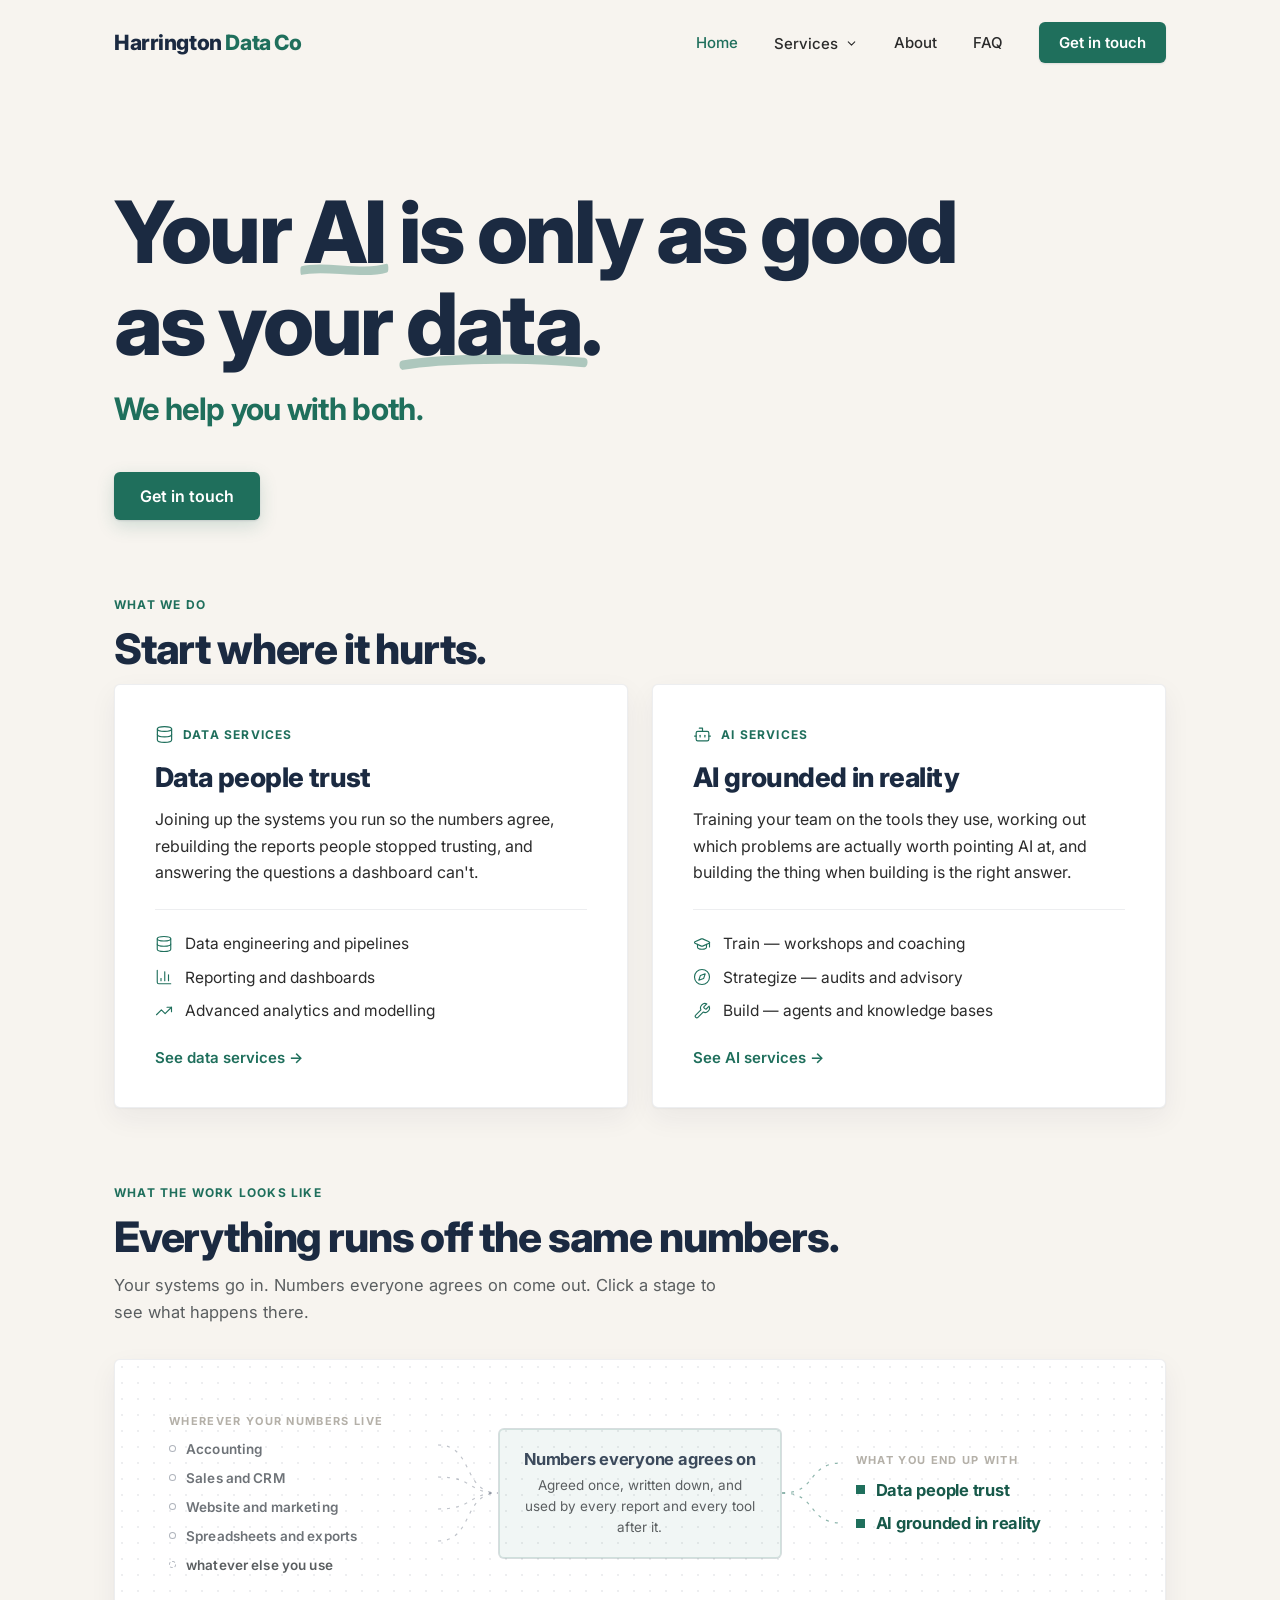
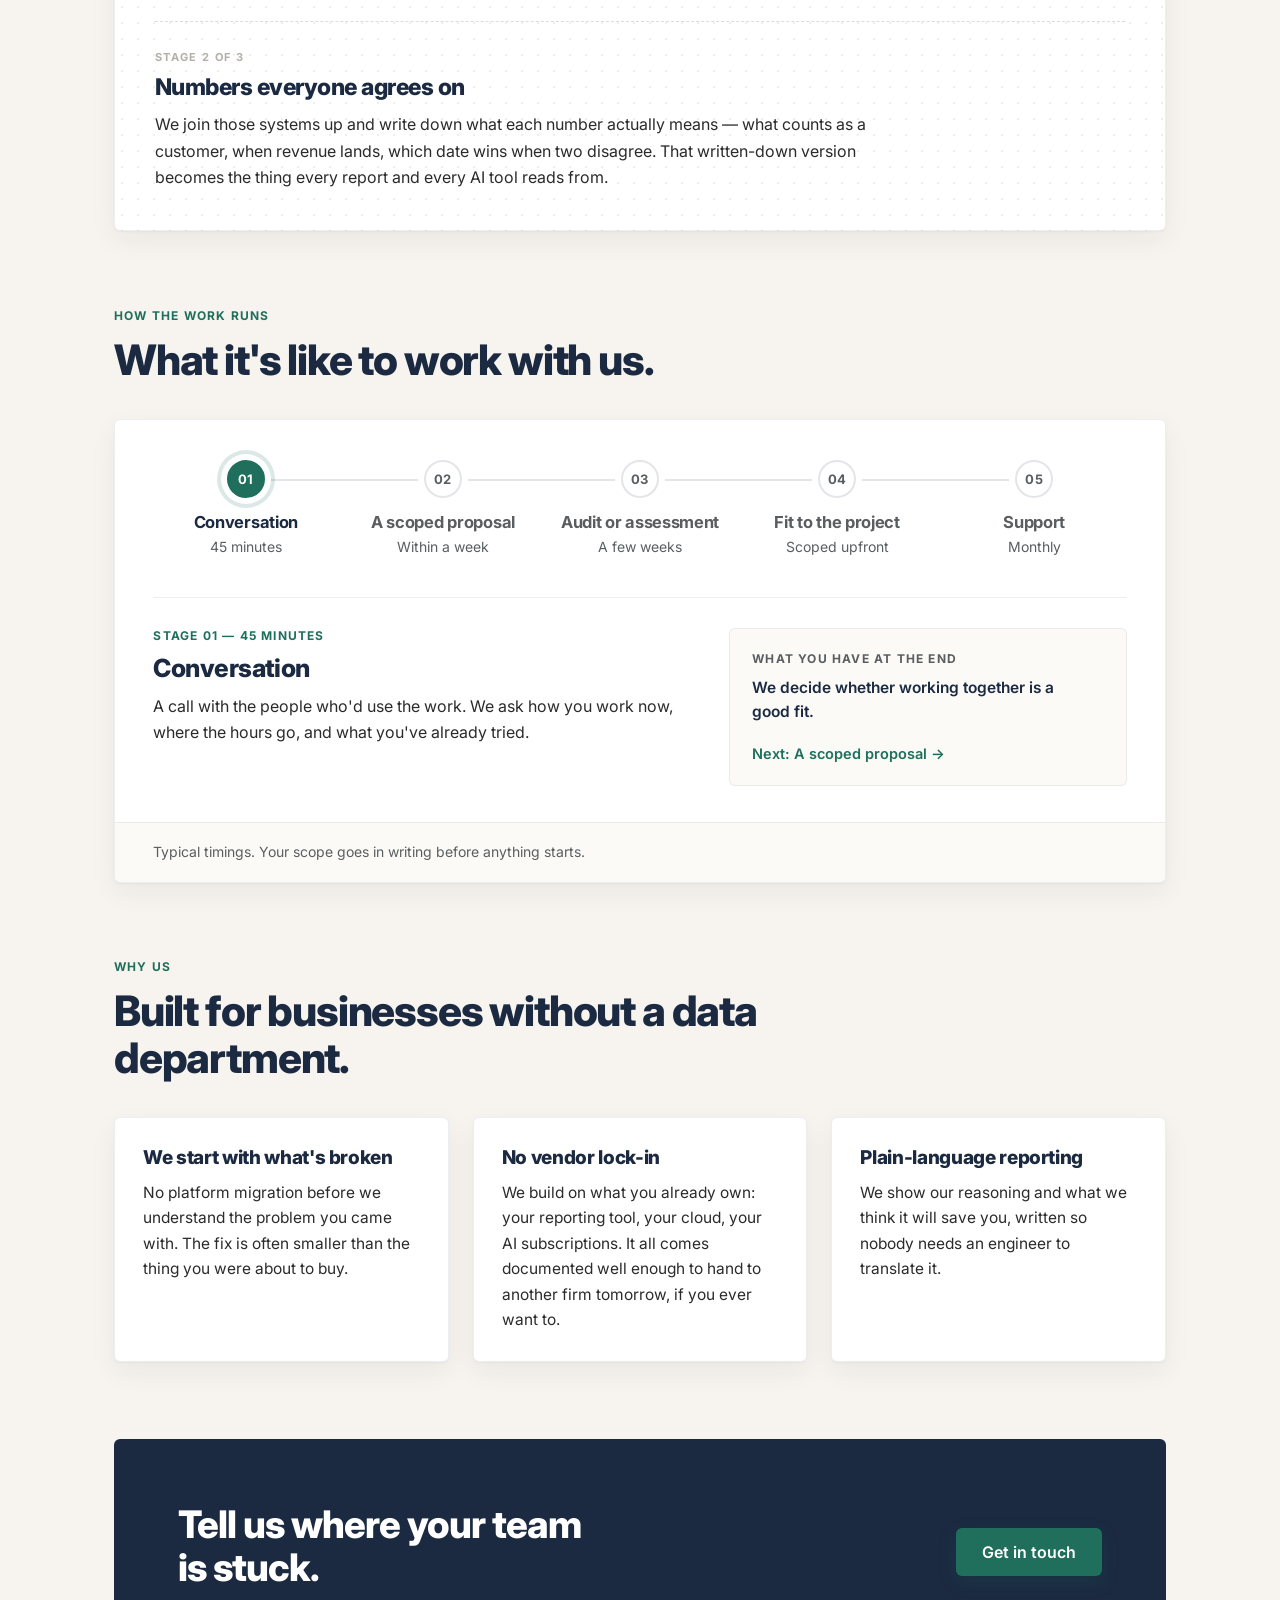
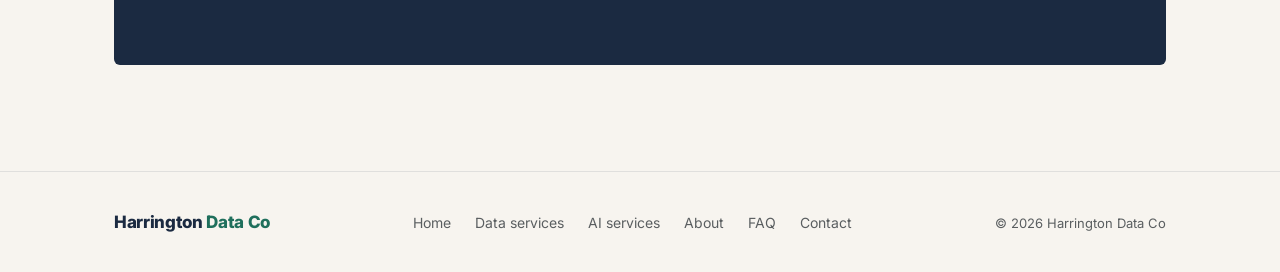
==== commit 80e11cf6: "Sync site with updated Claude Design, add mobile nav/flow/rail, and pre-fill contact form from servi" ====
--- a/index.html
+++ b/index.html
@@ -15,92 +15,64 @@
 
 <nav class="site-nav">
   <a href="index.html" class="brand">Harrington <span>Data Co</span></a>
-  <a href="index.html" class="nav-link current">Home</a>
-  <div class="nav-dropdown">
-    <button type="button" class="nav-trigger" aria-expanded="false" aria-controls="nav-services-menu">
-      Services
-      <svg width="13" height="13" viewBox="0 0 24 24" fill="none" stroke="currentColor" stroke-width="2" stroke-linecap="round" stroke-linejoin="round" aria-hidden="true"><path d="m6 9 6 6 6-6"></path></svg>
-    </button>
-    <div id="nav-services-menu" class="nav-menu" hidden>
-      <a href="data-services.html">
-        <svg width="18" height="18" viewBox="0 0 24 24" fill="none" stroke="#1F6F5C" stroke-width="1.5" stroke-linecap="round" stroke-linejoin="round" aria-hidden="true"><ellipse cx="12" cy="5" rx="9" ry="3"></ellipse><path d="M3 5V19A9 3 0 0 0 21 19V5"></path><path d="M3 12A9 3 0 0 0 21 12"></path></svg>
-        <span>
-          <span class="item-title">Data services</span>
-          <span class="item-desc">Engineering, reporting, analytics</span>
-        </span>
-      </a>
-      <a href="ai-services.html">
-        <svg width="18" height="18" viewBox="0 0 24 24" fill="none" stroke="#1F6F5C" stroke-width="1.5" stroke-linecap="round" stroke-linejoin="round" aria-hidden="true"><path d="M12 8V4H8"></path><rect width="16" height="12" x="4" y="8" rx="2"></rect><path d="M2 14h2"></path><path d="M20 14h2"></path><path d="M15 13v2"></path><path d="M9 13v2"></path></svg>
-        <span>
-          <span class="item-title">AI services</span>
-          <span class="item-desc">Train, strategize, build</span>
-        </span>
-      </a>
-    </div>
+  <button type="button" class="nav-toggle" id="nav-toggle" aria-expanded="false" aria-controls="nav-panel" aria-label="Menu">
+    <svg width="22" height="22" viewBox="0 0 24 24" fill="none" stroke="currentColor" stroke-width="2" stroke-linecap="round" stroke-linejoin="round" aria-hidden="true"><line x1="3" y1="6" x2="21" y2="6"></line><line x1="3" y1="12" x2="21" y2="12"></line><line x1="3" y1="18" x2="21" y2="18"></line></svg>
+  </button>
+  <div class="nav-panel" id="nav-panel">
+    <a href="index.html" class="nav-link current">Home</a>
+    <div class="nav-dropdown">
+      <button type="button" class="nav-trigger" aria-expanded="false" aria-controls="nav-services-menu">
+        Services
+        <svg width="13" height="13" viewBox="0 0 24 24" fill="none" stroke="currentColor" stroke-width="2" stroke-linecap="round" stroke-linejoin="round" aria-hidden="true"><path d="m6 9 6 6 6-6"></path></svg>
+      </button>
+      <div id="nav-services-menu" class="nav-menu" hidden>
+        <a href="data-services.html">
+          <svg width="18" height="18" viewBox="0 0 24 24" fill="none" stroke="#1F6F5C" stroke-width="1.5" stroke-linecap="round" stroke-linejoin="round" aria-hidden="true"><ellipse cx="12" cy="5" rx="9" ry="3"></ellipse><path d="M3 5V19A9 3 0 0 0 21 19V5"></path><path d="M3 12A9 3 0 0 0 21 12"></path></svg>
+          <span>
+            <span class="item-title">Data services</span>
+            <span class="item-desc">Engineering, reporting, analytics</span>
+          </span>
+        </a>
+        <a href="ai-services.html">
+          <svg width="18" height="18" viewBox="0 0 24 24" fill="none" stroke="#1F6F5C" stroke-width="1.5" stroke-linecap="round" stroke-linejoin="round" aria-hidden="true"><path d="M12 8V4H8"></path><rect width="16" height="12" x="4" y="8" rx="2"></rect><path d="M2 14h2"></path><path d="M20 14h2"></path><path d="M15 13v2"></path><path d="M9 13v2"></path></svg>
+          <span>
+            <span class="item-title">AI services</span>
+            <span class="item-desc">Train, strategize, build</span>
+          </span>
+        </a>
+      </div>
+    </div>
+    <a href="about.html" class="nav-link">About</a>
+    <a href="faq.html" class="nav-link">FAQ</a>
+    <a href="contact.html" class="nav-cta">Get in touch</a>
   </div>
-  <a href="faq.html" class="nav-link">FAQ</a>
-  <a href="contact.html" class="nav-cta">Get in touch</a>
 </nav>
 
 <main class="wrap">
 
-  <section class="section-hero home-hero">
-    <div>
-      <span class="badge-pill" style="margin-bottom:24px;">For teams without a data department</span>
-      <h1 class="display" style="margin:0 0 24px;">Your AI is only as good as your data. We help you with both.</h1>
-      <p class="lede" style="max-width:52ch; margin:0 0 32px;">We do two kinds of work. One is data: pipelines, reporting, analysis. The other is AI: training your team, deciding what's worth doing, building the thing itself. Most people come to us about the second and find they need some of the first.</p>
-      <div style="display:flex; gap:12px; flex-wrap:wrap;">
-        <a href="contact.html" class="btn btn-primary">Get in touch</a>
-        <a href="#practices" class="btn btn-secondary">See the services</a>
-      </div>
-    </div>
-    <div class="schematic-card">
-      <div class="head">
-        <span class="label">What the work looks like</span>
-        <span class="tag">Schematic</span>
-      </div>
-      <div class="schematic-sources">
-        <div class="source"><span class="source-label">Accounting</span><span class="dot"></span></div>
-        <div class="source"><span class="source-label">CRM</span><span class="dot"></span></div>
-        <div class="source"><span class="source-label">Website analytics</span><span class="dot"></span></div>
-        <div class="source"><span class="source-label">Email &amp; forms</span><span class="dot"></span></div>
-      </div>
-      <svg class="flow" viewBox="0 0 400 52" preserveAspectRatio="none" width="100%" height="52" fill="none" stroke="rgba(27,42,65,0.28)" stroke-width="1.2" aria-hidden="true" style="display:block;">
-        <path d="M50 0 C50 34 200 16 200 52" stroke-dasharray="3 6"></path>
-        <path d="M150 0 C150 34 200 16 200 52" stroke-dasharray="3 6" style="animation-delay:0.22s;"></path>
-        <path d="M250 0 C250 34 200 16 200 52" stroke-dasharray="3 6" style="animation-delay:0.44s;"></path>
-        <path d="M350 0 C350 34 200 16 200 52" stroke-dasharray="3 6" style="animation-delay:0.66s;"></path>
-      </svg>
-      <div class="schematic-hub">
-        <div class="title">One place the numbers live</div>
-        <div class="desc">One set of definitions, written down. Ask the same question twice, get the same answer.</div>
-      </div>
-      <svg class="flow" viewBox="0 0 400 52" preserveAspectRatio="none" width="100%" height="52" fill="none" stroke="rgba(31,111,92,0.5)" stroke-width="1.2" aria-hidden="true" style="display:block;">
-        <path d="M200 0 C200 36 100 16 100 52" stroke-dasharray="3 6"></path>
-        <path d="M200 0 C200 36 300 16 300 52" stroke-dasharray="3 6" style="animation-delay:0.3s;"></path>
-      </svg>
-      <div class="schematic-outcomes">
-        <div class="outcome"><span class="sq"></span><span class="text">Data people trust</span></div>
-        <div class="outcome"><span class="sq"></span><span class="text">AI grounded in reality</span></div>
-      </div>
+  <section class="section-hero" style="max-width:940px;">
+    <h1 class="display" style="font-size:clamp(42px,6.9vw,86px); margin:0 0 20px;">Your <span style="position:relative; display:inline-block;"><span style="position:relative; z-index:1;">AI</span><svg class="underline-swipe" viewBox="0 0 200 14" preserveAspectRatio="none" aria-hidden="true" style="position:absolute; left:-5%; bottom:-0.01em; width:110%; height:0.2em; z-index:0;"><path d="M4 7 C52 2 138 11 196 5" fill="none" stroke="rgba(31,111,92,0.34)" stroke-width="7" stroke-linecap="round"></path></svg></span> is only as good as your <span style="position:relative; display:inline-block;"><span style="position:relative; z-index:1;">data</span><svg class="underline-swipe" viewBox="0 0 200 14" preserveAspectRatio="none" aria-hidden="true" style="position:absolute; left:-4%; bottom:-0.02em; width:108%; height:0.22em; z-index:0;"><path d="M4 9 C46 4 128 3 196 7" fill="none" stroke="rgba(31,111,92,0.34)" stroke-width="7" stroke-linecap="round"></path></svg></span>.</h1>
+    <p class="hero-tagline">We help you with both.</p>
+    <div style="display:flex; gap:12px; flex-wrap:wrap;">
+      <a href="contact.html" class="btn btn-primary">Get in touch</a>
     </div>
   </section>
 
   <section id="practices" class="section">
-    <span class="eyebrow">Two practices</span>
-    <h2 class="headline" style="margin:0 0 12px; max-width:22ch;">Start with whichever one hurts more.</h2>
+    <span class="eyebrow">What we do</span>
+    <h2 class="headline" style="margin:0 0 12px; max-width:22ch;">Start where it hurts.</h2>
     <div class="practices-grid">
       <div class="practice-card">
         <span class="eyebrow eyebrow-icon" style="margin-bottom:18px;">
           <svg width="19" height="19" viewBox="0 0 24 24" fill="none" stroke="currentColor" stroke-width="1.5" stroke-linecap="round" stroke-linejoin="round" aria-hidden="true"><ellipse cx="12" cy="5" rx="9" ry="3"></ellipse><path d="M3 5V19A9 3 0 0 0 21 19V5"></path><path d="M3 12A9 3 0 0 0 21 12"></path></svg>
           Data services
         </span>
-        <h3>Numbers that add up, and the plumbing behind them</h3>
-        <p>Joining up the systems you already run, rebuilding the reports people quietly stopped trusting, and answering the questions a dashboard can't.</p>
+        <h3>Data people trust</h3>
+        <p>Joining up the systems you run so the numbers agree, rebuilding the reports people stopped trusting, and answering the questions a dashboard can't.</p>
         <div class="dash-list">
-          <div class="item"><span class="dash">—</span><span class="text">Data engineering and pipelines</span></div>
-          <div class="item"><span class="dash">—</span><span class="text">Reporting and dashboards</span></div>
-          <div class="item"><span class="dash">—</span><span class="text">Advanced analytics and modelling</span></div>
+          <div class="item"><span class="icon"><svg width="18" height="18" viewBox="0 0 24 24" fill="none" stroke="currentColor" stroke-width="1.5" stroke-linecap="round" stroke-linejoin="round" aria-hidden="true"><ellipse cx="12" cy="5" rx="9" ry="3"></ellipse><path d="M3 5V19A9 3 0 0 0 21 19V5"></path><path d="M3 12A9 3 0 0 0 21 12"></path></svg></span><span class="text">Data engineering and pipelines</span></div>
+          <div class="item"><span class="icon"><svg width="18" height="18" viewBox="0 0 24 24" fill="none" stroke="currentColor" stroke-width="1.5" stroke-linecap="round" stroke-linejoin="round" aria-hidden="true"><path d="M3 3v16a2 2 0 0 0 2 2h16"></path><path d="M18 17V9"></path><path d="M13 17V5"></path><path d="M8 17v-3"></path></svg></span><span class="text">Reporting and dashboards</span></div>
+          <div class="item"><span class="icon"><svg width="18" height="18" viewBox="0 0 24 24" fill="none" stroke="currentColor" stroke-width="1.5" stroke-linecap="round" stroke-linejoin="round" aria-hidden="true"><polyline points="22 7 13.5 15.5 8.5 10.5 2 17"></polyline><polyline points="16 7 22 7 22 13"></polyline></svg></span><span class="text">Advanced analytics and modelling</span></div>
         </div>
         <a href="data-services.html">See data services →</a>
       </div>
@@ -109,14 +81,58 @@
           <svg width="19" height="19" viewBox="0 0 24 24" fill="none" stroke="currentColor" stroke-width="1.5" stroke-linecap="round" stroke-linejoin="round" aria-hidden="true"><path d="M12 8V4H8"></path><rect width="16" height="12" x="4" y="8" rx="2"></rect><path d="M2 14h2"></path><path d="M20 14h2"></path><path d="M15 13v2"></path><path d="M9 13v2"></path></svg>
           AI services
         </span>
-        <h3>Real work out of the AI tools you already pay for</h3>
-        <p>Workshops on Claude, ChatGPT, Copilot and Gemini. Help working out what's worth doing next. Building the agents and knowledge bases to supercharge your business.</p>
+        <h3>AI grounded in reality</h3>
+        <p>Training your team on the tools they use, working out which problems are actually worth pointing AI at, and building the thing when building is the right answer.</p>
         <div class="dash-list">
-          <div class="item"><span class="dash">—</span><span class="text">Train — workshops and coaching</span></div>
-          <div class="item"><span class="dash">—</span><span class="text">Strategize — audits and advisory</span></div>
-          <div class="item"><span class="dash">—</span><span class="text">Build — agents and knowledge bases</span></div>
+          <div class="item"><span class="icon"><svg width="18" height="18" viewBox="0 0 24 24" fill="none" stroke="currentColor" stroke-width="1.5" stroke-linecap="round" stroke-linejoin="round" aria-hidden="true"><path d="M21.42 10.922a1 1 0 0 0-.019-1.838L12.83 5.18a2 2 0 0 0-1.66 0L2.6 9.08a1 1 0 0 0 0 1.832l8.57 3.908a2 2 0 0 0 1.66 0z"></path><path d="M22 10v6"></path><path d="M6 12.5V16a6 3 0 0 0 12 0v-3.5"></path></svg></span><span class="text">Train — workshops and coaching</span></div>
+          <div class="item"><span class="icon"><svg width="18" height="18" viewBox="0 0 24 24" fill="none" stroke="currentColor" stroke-width="1.5" stroke-linecap="round" stroke-linejoin="round" aria-hidden="true"><circle cx="12" cy="12" r="10"></circle><polygon points="16.24 7.76 14.12 14.12 7.76 16.24 9.88 9.88 16.24 7.76"></polygon></svg></span><span class="text">Strategize — audits and advisory</span></div>
+          <div class="item"><span class="icon"><svg width="18" height="18" viewBox="0 0 24 24" fill="none" stroke="currentColor" stroke-width="1.5" stroke-linecap="round" stroke-linejoin="round" aria-hidden="true"><path d="M14.7 6.3a1 1 0 0 0 0 1.4l1.6 1.6a1 1 0 0 0 1.4 0l3.77-3.77a6 6 0 0 1-7.94 7.94l-6.91 6.91a2.12 2.12 0 0 1-3-3l6.91-6.91a6 6 0 0 1 7.94-7.94l-3.76 3.76z"></path></svg></span><span class="text">Build — agents and knowledge bases</span></div>
         </div>
         <a href="ai-services.html">See AI services →</a>
+      </div>
+    </div>
+  </section>
+
+  <section class="section">
+    <span class="eyebrow">What the work looks like</span>
+    <h2 class="headline" style="margin:0 0 12px; max-width:28ch;">Everything runs off the same numbers.</h2>
+    <p class="sub" style="max-width:62ch; margin:0 0 32px;">Your systems go in. Numbers everyone agrees on come out. Click a stage to see what happens there.</p>
+    <div class="flow-card">
+      <div class="flow-row" id="flow-row">
+        <button type="button" class="flow-btn" data-zone="0" aria-pressed="false">
+          <span class="flow-label">Wherever your numbers live</span>
+          <span class="flow-source"><span class="dot"></span>Accounting</span>
+          <span class="flow-source"><span class="dot"></span>Sales and CRM</span>
+          <span class="flow-source"><span class="dot"></span>Website and marketing</span>
+          <span class="flow-source"><span class="dot"></span>Spreadsheets and exports</span>
+          <span class="flow-source muted"><span class="dot dashed"></span>whatever else you use</span>
+        </button>
+        <svg class="flow-connector flow" viewBox="0 0 60 120" preserveAspectRatio="none" width="60" height="120" fill="none" stroke="rgba(27,42,65,0.28)" stroke-width="1.2" aria-hidden="true">
+          <path d="M0 12 C36 12 24 60 60 60" stroke-dasharray="3 6"></path>
+          <path d="M0 44 C36 44 30 60 60 60" stroke-dasharray="3 6" style="animation-delay:0.22s;"></path>
+          <path d="M0 76 C36 76 30 60 60 60" stroke-dasharray="3 6" style="animation-delay:0.44s;"></path>
+          <path d="M0 108 C36 108 24 60 60 60" stroke-dasharray="3 6" style="animation-delay:0.66s;"></path>
+        </svg>
+        <span class="flow-connector-mobile" aria-hidden="true"><svg width="22" height="22" viewBox="0 0 24 24" fill="none" stroke="currentColor" stroke-width="2" stroke-linecap="round" stroke-linejoin="round"><path d="M12 5v14"></path><path d="m19 12-7 7-7-7"></path></svg></span>
+        <button type="button" class="flow-btn flow-hub" data-zone="1" aria-pressed="true">
+          <span class="title">Numbers everyone agrees on</span>
+          <span class="desc">Agreed once, written down, and used by every report and every tool after it.</span>
+        </button>
+        <svg class="flow-connector flow" viewBox="0 0 60 120" preserveAspectRatio="none" width="60" height="120" fill="none" stroke="rgba(31,111,92,0.5)" stroke-width="1.2" aria-hidden="true">
+          <path d="M0 60 C36 60 24 30 60 30" stroke-dasharray="3 6"></path>
+          <path d="M0 60 C36 60 24 90 60 90" stroke-dasharray="3 6" style="animation-delay:0.3s;"></path>
+        </svg>
+        <span class="flow-connector-mobile" aria-hidden="true"><svg width="22" height="22" viewBox="0 0 24 24" fill="none" stroke="currentColor" stroke-width="2" stroke-linecap="round" stroke-linejoin="round"><path d="M12 5v14"></path><path d="m19 12-7 7-7-7"></path></svg></span>
+        <button type="button" class="flow-btn" data-zone="2" aria-pressed="false">
+          <span class="flow-label">What you end up with</span>
+          <span class="flow-outcome"><span class="sq"></span><span class="text">Data people trust</span></span>
+          <span class="flow-outcome"><span class="sq"></span><span class="text">AI grounded in reality</span></span>
+        </button>
+      </div>
+      <div class="flow-detail">
+        <span class="stage" id="flow-stage">Stage 2 of 3</span>
+        <h3 id="flow-title">Numbers everyone agrees on</h3>
+        <p id="flow-body">We join those systems up and write down what each number actually means — what counts as a customer, when revenue lands, which date wins when two disagree. That written-down version becomes the thing every report and every AI tool reads from.</p>
       </div>
     </div>
   </section>
@@ -126,6 +142,18 @@
     <h2 class="headline" style="margin:0 0 36px; max-width:20ch;">What it's like to work with us.</h2>
     <div class="rail-card">
       <div class="rail-inner">
+        <div class="rail-mobile-nav">
+          <button type="button" class="rail-mobile-btn" id="rail-prev" aria-label="Previous stage">
+            <svg width="18" height="18" viewBox="0 0 24 24" fill="none" stroke="currentColor" stroke-width="2" stroke-linecap="round" stroke-linejoin="round" aria-hidden="true"><path d="m15 18-6-6 6-6"></path></svg>
+          </button>
+          <div class="rail-mobile-indicator">
+            <span class="rail-dot" id="rail-mobile-dot">01</span>
+            <span class="step" id="rail-mobile-step">Step 1 of 5</span>
+          </div>
+          <button type="button" class="rail-mobile-btn" id="rail-mobile-next" aria-label="Next stage">
+            <svg width="18" height="18" viewBox="0 0 24 24" fill="none" stroke="currentColor" stroke-width="2" stroke-linecap="round" stroke-linejoin="round" aria-hidden="true"><path d="m9 18 6-6-6-6"></path></svg>
+          </button>
+        </div>
         <div class="rail-track-wrap">
           <div class="rail-track"><div class="fill" id="rail-fill" style="width:0%"></div></div>
           <div class="rail" id="rail">
@@ -139,11 +167,11 @@
             </button>
             <button type="button" class="rail-stage" aria-pressed="false">
               <span class="rail-dot">03</span>
-              <span><span class="rail-name">Audit or assessment</span><span class="rail-duration">2–3 weeks</span></span>
+              <span><span class="rail-name">Audit or assessment</span><span class="rail-duration">A few weeks</span></span>
             </button>
             <button type="button" class="rail-stage" aria-pressed="false">
               <span class="rail-dot">04</span>
-              <span><span class="rail-name">The work itself</span><span class="rail-duration">Scoped upfront</span></span>
+              <span><span class="rail-name">Fit to the project</span><span class="rail-duration">Scoped upfront</span></span>
             </button>
             <button type="button" class="rail-stage" aria-pressed="false">
               <span class="rail-dot">05</span>
@@ -161,6 +189,7 @@
             <span class="label">What you have at the end</span>
             <p class="value" id="rail-stage-output">You'll know whether we can help. Sometimes the answer is no.</p>
             <button type="button" class="rail-next" id="rail-next">Next: A scoped proposal →</button>
+            <a href="contact.html" class="rail-next" id="rail-contact-cta" hidden>Talk through your scope →</a>
           </div>
         </div>
       </div>
@@ -173,8 +202,8 @@
     <h2 class="headline" style="margin:0 0 36px; max-width:24ch;">Built for businesses without a data department.</h2>
     <div class="grid-3 tight">
       <div class="diff-card">
-        <h3>Fixed scope, stated upfront</h3>
-        <p>Cost and timeline before we start. If a monthly arrangement makes sense later, we'll bring it up then.</p>
+        <h3>We start with what's broken</h3>
+        <p>No platform migration before we understand the problem you came with. The fix is often smaller than the thing you were about to buy.</p>
       </div>
       <div class="diff-card">
         <h3>No vendor lock-in</h3>
@@ -191,7 +220,6 @@
     <div class="cta-banner">
       <div>
         <h2 style="max-width:22ch;">Tell us where your team is stuck.</h2>
-        <p style="max-width:52ch;">Send a short note. We reply within two business days, and we'll be straight about whether we're the right fit.</p>
       </div>
       <a href="contact.html" class="btn btn-primary" style="white-space:nowrap;">Get in touch</a>
     </div>
@@ -206,6 +234,7 @@
       <a href="index.html">Home</a>
       <a href="data-services.html">Data services</a>
       <a href="ai-services.html">AI services</a>
+      <a href="about.html">About</a>
       <a href="faq.html">FAQ</a>
       <a href="contact.html">Contact</a>
     </span>
@@ -214,6 +243,7 @@
 </footer>
 
 <script src="assets/js/nav.js"></script>
+<script src="assets/js/zones.js"></script>
 <script src="assets/js/process.js"></script>
 <script type="text/javascript" id="hs-script-loader" async defer src="//js.hs-scripts.com/247125978.js"></script>
 </body>
--- a/assets/css/styles.css
+++ b/assets/css/styles.css
@@ -99,6 +99,11 @@
 .section-loose-tight { padding: 0 0 clamp(32px, 4vw, 48px); }
 .section-cta { padding: 0 0 clamp(56px, 7vw, 96px); }
 
+.section-divider {
+  padding-top: clamp(44px, 5.5vw, 76px);
+  border-top: 1px solid var(--line-4);
+}
+
 /* Eyebrow / labels */
 
 .eyebrow {
@@ -311,10 +316,10 @@
 /* Nav */
 
 .site-nav {
+  position: relative;
   display: flex;
   align-items: center;
   gap: clamp(16px, 3vw, 36px);
-  flex-wrap: wrap;
   max-width: var(--container-wide);
   margin: 0 auto;
   padding: 22px clamp(20px, 5vw, 64px);
@@ -331,6 +336,29 @@
 }
 .site-nav .brand:hover { color: var(--color-navy); }
 .site-nav .brand span { color: var(--color-accent); }
+
+.nav-toggle {
+  display: none;
+  appearance: none;
+  -webkit-appearance: none;
+  align-items: center;
+  justify-content: center;
+  width: 40px;
+  height: 40px;
+  background: none;
+  border: 0;
+  border-radius: 4px;
+  color: var(--color-navy);
+  cursor: pointer;
+}
+.nav-toggle:hover { color: var(--color-accent); }
+.nav-toggle:focus-visible { outline: 2px solid var(--color-accent); outline-offset: 2px; }
+
+.nav-panel {
+  display: flex;
+  align-items: center;
+  gap: clamp(16px, 3vw, 36px);
+}
 
 .site-nav a.nav-link {
   font-size: 15px;
@@ -394,18 +422,46 @@
   height: 15px;
 }
 
-/* On narrow screens the nav wraps and the trigger can sit near the right
-   edge, so the menu drops below the whole nav at full width instead. */
-@media (max-width: 640px) {
-  .site-nav { position: relative; }
+/* Below the breakpoint, the nav links collapse behind a hamburger toggle
+   into a full-width panel; the Services dropdown becomes a static, always-
+   inline accordion within that panel instead of a floating card. */
+@media (max-width: 767px) {
+  .nav-toggle { display: inline-flex; }
+
+  .nav-panel {
+    display: none;
+    position: absolute;
+    top: 100%;
+    left: 0;
+    right: 0;
+    flex-direction: column;
+    align-items: stretch;
+    gap: 2px;
+    background: var(--color-surface);
+    border-top: 1px solid var(--line-3);
+    box-shadow: 0 18px 44px rgba(27, 42, 65, 0.14);
+    padding: 10px clamp(20px, 5vw, 64px) 22px;
+    z-index: 45;
+  }
+  .nav-panel.is-open { display: flex; }
+
+  .site-nav a.nav-link,
+  .site-nav .nav-trigger { padding: 13px 2px; }
+
   .nav-dropdown { position: static; }
   .nav-menu {
-    top: calc(100% - 8px);
-    left: clamp(20px, 5vw, 64px);
-    right: clamp(20px, 5vw, 64px);
+    position: static;
     width: auto;
     max-width: none;
+    background: transparent;
+    border: 0;
+    border-radius: 0;
+    box-shadow: none;
+    padding: 0 0 4px 4px;
   }
+  .nav-menu::before { display: none; }
+
+  .site-nav .nav-cta { display: block; text-align: center; margin-top: 8px; }
 }
 
 .nav-menu a {
@@ -526,131 +582,132 @@
 
 /* Home hero grid */
 
-.home-hero {
-  display: grid;
-  grid-template-columns: minmax(0, 7fr) minmax(0, 5fr);
-  gap: clamp(32px, 5vw, 72px);
-  align-items: center;
-}
-@media (max-width: 860px) { .home-hero { grid-template-columns: 1fr; } }
-
-/* Home hero schematic card */
-
-.schematic-card {
+.hero-tagline {
+  font-size: clamp(21px, 2.9vw, 31px);
+  font-weight: 700;
+  line-height: 1.25;
+  letter-spacing: -0.022em;
+  color: var(--color-accent);
+  max-width: 26ch;
+  margin: 0 0 44px;
+}
+
+/* Home: numbers-flow diagram */
+
+.flow-card {
   background-color: var(--color-surface);
   background-image: radial-gradient(rgba(27, 42, 65, 0.08) 1px, transparent 1px);
   background-size: 16px 16px;
   background-position: -1px -1px;
   border: 1px solid var(--line-2);
   border-radius: var(--radius);
-  padding: 30px;
-  box-shadow: var(--shadow-xs), var(--shadow-md);
-}
-.schematic-card .head {
-  display: flex;
-  align-items: baseline;
-  justify-content: space-between;
-  gap: 12px;
-  margin-bottom: 22px;
-}
-.schematic-card .head .label {
-  font-size: 12px;
-  font-weight: 700;
-  letter-spacing: 0.1em;
-  text-transform: uppercase;
+  padding: clamp(26px, 3.4vw, 40px);
+  box-shadow: var(--shadow-xs), var(--shadow-sm);
+}
+
+.flow-row {
+  display: grid;
+  grid-template-columns: minmax(0, 1fr) 60px minmax(0, 1fr) 60px minmax(0, 1fr);
+  align-items: center;
+  gap: 0;
+}
+.flow-connector { display: block; }
+.flow-connector-mobile {
+  display: none;
+  align-items: center;
+  justify-content: center;
+  padding: 6px 0;
   color: var(--color-accent);
 }
-.schematic-card .head .tag {
+@media (max-width: 860px) {
+  .flow-row { grid-template-columns: 1fr; gap: 12px; }
+  .flow-connector { display: none; }
+  .flow-connector-mobile { display: flex; }
+}
+
+.flow-btn {
+  appearance: none;
+  -webkit-appearance: none;
+  border: 0;
+  margin: 0;
+  font-family: inherit;
+  text-align: left;
+  cursor: pointer;
+  display: flex;
+  flex-direction: column;
+  gap: 13px;
+  border-radius: 4px;
+  padding: 14px;
+  background: transparent;
+  transition: background 200ms ease, box-shadow 200ms ease;
+}
+.flow-btn:focus-visible { outline: 2px solid var(--color-accent); outline-offset: 2px; }
+.flow-btn.is-active { background: var(--color-accent-tint-soft); box-shadow: inset 0 0 0 1px var(--color-accent-tint-border); }
+
+.flow-label {
   font-size: 11px;
-  font-weight: 600;
+  font-weight: 700;
   letter-spacing: 0.12em;
   text-transform: uppercase;
   color: #B4B0A8;
-}
-.schematic-sources {
-  display: grid;
-  grid-template-columns: repeat(4, minmax(0, 1fr));
-  gap: 4px;
-  align-items: end;
-}
-.schematic-sources .source {
-  display: flex;
-  flex-direction: column;
-  align-items: center;
-  gap: 8px;
-  text-align: center;
-}
-.schematic-sources .source-label {
-  font-size: 11.5px;
+  transition: color 200ms ease;
+}
+.flow-btn.is-active .flow-label { color: var(--color-accent); }
+
+.flow-source {
+  display: flex;
+  align-items: center;
+  gap: 10px;
+  font-size: 13.5px;
   font-weight: 600;
-  letter-spacing: 0.04em;
-  line-height: 1.3;
+  letter-spacing: 0.01em;
   color: #6E7378;
 }
-.schematic-sources .dot {
+.flow-source.muted { color: var(--color-muted); }
+.flow-source .dot {
   display: block;
   width: 7px;
   height: 7px;
   border: 1.4px solid rgba(27, 42, 65, 0.35);
   border-radius: 50%;
   background: #FFFFFF;
-}
-.schematic-card svg.flow path { animation: flow 1.8s linear infinite; }
+  flex: none;
+}
+.flow-source .dot.dashed { border-style: dashed; }
+
+.flow-hub {
+  align-items: center;
+  text-align: center;
+  gap: 6px;
+  padding: 20px 22px;
+  border: 1px solid var(--line-4);
+  border-radius: var(--radius);
+}
+.flow-hub .title { font-size: 16.5px; font-weight: 700; letter-spacing: -0.015em; color: #3C4A5C; }
+.flow-hub .desc { font-size: 13.5px; line-height: 1.55; color: var(--color-muted); }
+
+.flow-outcome {
+  display: flex;
+  align-items: center;
+  gap: 11px;
+}
+.flow-outcome .sq { display: block; width: 9px; height: 9px; background: var(--color-accent); flex: none; }
+.flow-outcome .text { font-size: 16.5px; font-weight: 700; letter-spacing: -0.015em; line-height: 1.25; color: #17594A; }
+
+svg.flow path { animation: flow 1.8s linear infinite; }
 @media (prefers-reduced-motion: reduce) {
-  .schematic-card svg.flow path { animation: none; }
+  svg.flow path { animation: none; }
 }
 @keyframes flow { to { stroke-dashoffset: -32; } }
-.schematic-hub {
-  background: var(--color-navy);
-  padding: 18px 20px;
-  text-align: center;
-}
-.schematic-hub .title {
-  font-size: 17px;
-  font-weight: 700;
-  letter-spacing: -0.015em;
-  color: #FFFFFF;
-}
-.schematic-hub .desc {
-  font-size: 13.5px;
-  line-height: 1.55;
-  color: #A9B6C6;
-  margin-top: 5px;
-}
-.schematic-outcomes {
-  display: grid;
-  grid-template-columns: repeat(2, minmax(0, 1fr));
-  gap: 16px;
-  text-align: center;
-}
-.schematic-outcomes .outcome {
-  display: flex;
-  flex-direction: column;
-  align-items: center;
-  gap: 9px;
-}
-.schematic-outcomes .sq {
-  display: block;
-  width: 9px;
-  height: 9px;
-  background: var(--color-accent);
-}
-.schematic-outcomes .text {
-  font-size: 15.5px;
-  font-weight: 700;
-  letter-spacing: -0.012em;
-  line-height: 1.3;
-  color: #17594A;
-}
-.schematic-card .foot {
-  margin: 24px 0 0;
-  padding-top: 16px;
-  border-top: 1px dashed rgba(27, 42, 65, 0.16);
-  font-size: 12.5px;
-  line-height: 1.5;
-  color: #9A9EA2;
-  text-align: center;
-}
+
+.flow-detail {
+  margin-top: clamp(24px, 3vw, 34px);
+  padding-top: clamp(22px, 2.6vw, 28px);
+  border-top: 1px dashed var(--line-6);
+}
+.flow-detail .stage { display: block; font-size: 11px; font-weight: 700; letter-spacing: 0.12em; text-transform: uppercase; color: #B4B0A8; margin-bottom: 10px; }
+.flow-detail h3 { font-size: clamp(19px, 2.1vw, 23px); font-weight: 800; letter-spacing: -0.022em; line-height: 1.2; color: var(--color-navy); margin: 0 0 10px; }
+.flow-detail p { font-size: 16px; line-height: 1.65; color: var(--color-text); margin: 0; max-width: 74ch; }
 
 /* Home: two practices */
 
@@ -704,10 +761,10 @@
 }
 .dash-list .item {
   display: flex;
-  gap: 11px;
-  align-items: baseline;
-}
-.dash-list .item .dash { color: var(--color-accent); font-size: 15px; line-height: 1.5; }
+  gap: 12px;
+  align-items: center;
+}
+.dash-list .item .icon { display: flex; flex: none; color: var(--color-accent); }
 .dash-list .item .text { font-size: 15.5px; line-height: 1.5; color: var(--color-text); }
 
 /* Home: interactive process rail */
@@ -834,6 +891,7 @@
 }
 .rail-output .value { font-size: 15.5px; line-height: 1.6; color: var(--color-navy); font-weight: 600; margin: 0 0 18px; }
 .rail-next {
+  display: inline-block;
   appearance: none;
   background: transparent;
   border: 0;
@@ -842,6 +900,7 @@
   font-size: 14.5px;
   font-weight: 600;
   color: var(--color-accent);
+  text-decoration: none;
   cursor: pointer;
 }
 .rail-next:hover { color: var(--color-accent-hover); }
@@ -856,9 +915,52 @@
   line-height: 1.6;
   color: var(--color-muted);
 }
+.rail-mobile-nav {
+  display: none;
+  align-items: center;
+  justify-content: space-between;
+  gap: 16px;
+  margin-bottom: clamp(20px, 3vw, 28px);
+}
+.rail-mobile-indicator {
+  display: flex;
+  flex-direction: column;
+  align-items: center;
+  gap: 12px;
+}
+.rail-mobile-nav .rail-dot {
+  background: var(--color-accent);
+  color: #FFFFFF;
+  border-color: var(--color-accent);
+  box-shadow: 0 0 0 6px #FFFFFF, 0 0 0 10px rgba(31, 111, 92, 0.16);
+}
+.rail-mobile-nav .step {
+  font-size: 12px;
+  font-style: italic;
+  font-weight: 500;
+  letter-spacing: 0.04em;
+  color: var(--color-muted);
+}
+.rail-mobile-btn {
+  display: flex;
+  align-items: center;
+  justify-content: center;
+  width: 38px;
+  height: 38px;
+  flex: none;
+  border-radius: 999px;
+  border: 1px solid var(--line-4);
+  background: var(--color-surface);
+  color: var(--color-navy);
+  cursor: pointer;
+}
+.rail-mobile-btn:hover:not(:disabled) { border-color: var(--color-accent); color: var(--color-accent); }
+.rail-mobile-btn:focus-visible { outline: 2px solid var(--color-accent); outline-offset: 2px; }
+.rail-mobile-btn:disabled { opacity: 0.35; cursor: default; }
+
 @media (max-width: 767px) {
-  .rail { grid-template-columns: repeat(2, minmax(0, 1fr)); }
-  .rail-track-wrap .rail-track { display: none; }
+  .rail-track-wrap { display: none; }
+  .rail-mobile-nav { display: flex; }
 }
 
 /* Way-we-work / service cards */
@@ -1295,3 +1397,58 @@
   box-shadow: var(--shadow-btn-glow);
 }
 .submit-btn:hover { background: var(--color-accent-hover); }
+
+/* About: founder profile */
+
+.underline-swipe { animation: swipe 700ms cubic-bezier(0.22, 0.61, 0.36, 1) 260ms both; }
+@media (prefers-reduced-motion: reduce) {
+  .underline-swipe { animation: none; }
+}
+@keyframes swipe { from { clip-path: inset(0 100% 0 0); } to { clip-path: inset(0 -2% 0 0); } }
+
+.stat-band {
+  font-size: clamp(19px, 2.1vw, 24px);
+  line-height: 1.55;
+  letter-spacing: -0.012em;
+  color: var(--color-navy);
+  max-width: 76ch;
+  padding: clamp(24px, 2.8vw, 32px) 0;
+  border-top: 1px solid var(--line-4);
+  border-bottom: 1px solid var(--line-4);
+}
+
+.founder-grid {
+  display: grid;
+  grid-template-columns: minmax(0, 4fr) minmax(0, 7fr);
+  gap: clamp(28px, 4.5vw, 64px);
+  align-items: start;
+}
+@media (max-width: 860px) {
+  .founder-grid { grid-template-columns: 1fr; }
+}
+
+.founder-portrait {
+  position: relative;
+  width: 100%;
+  aspect-ratio: 4 / 5;
+  border: 2px solid var(--color-accent-tint-border);
+  border-radius: var(--radius);
+  overflow: hidden;
+  background: var(--color-surface);
+}
+.founder-portrait img { display: block; width: 100%; height: 100%; object-fit: cover; object-position: top; }
+
+.founder-meta { margin-top: 18px; }
+.founder-meta .name { font-size: 19px; font-weight: 800; letter-spacing: -0.02em; color: var(--color-navy); }
+.founder-meta .role { font-size: 15px; color: var(--color-muted); margin-top: 4px; }
+.founder-meta .email {
+  font-size: 14.5px;
+  margin-top: 14px;
+  padding-top: 14px;
+  border-top: 1px solid var(--line-3);
+}
+.founder-meta .email a { font-weight: 600; text-decoration: none; }
+
+.founder-bio h2 { margin: 0 0 18px; }
+.founder-bio p { font-size: 17px; line-height: 1.68; color: var(--color-text); margin: 0 0 18px; max-width: 62ch; }
+.founder-bio p:last-child { margin-bottom: 0; }
